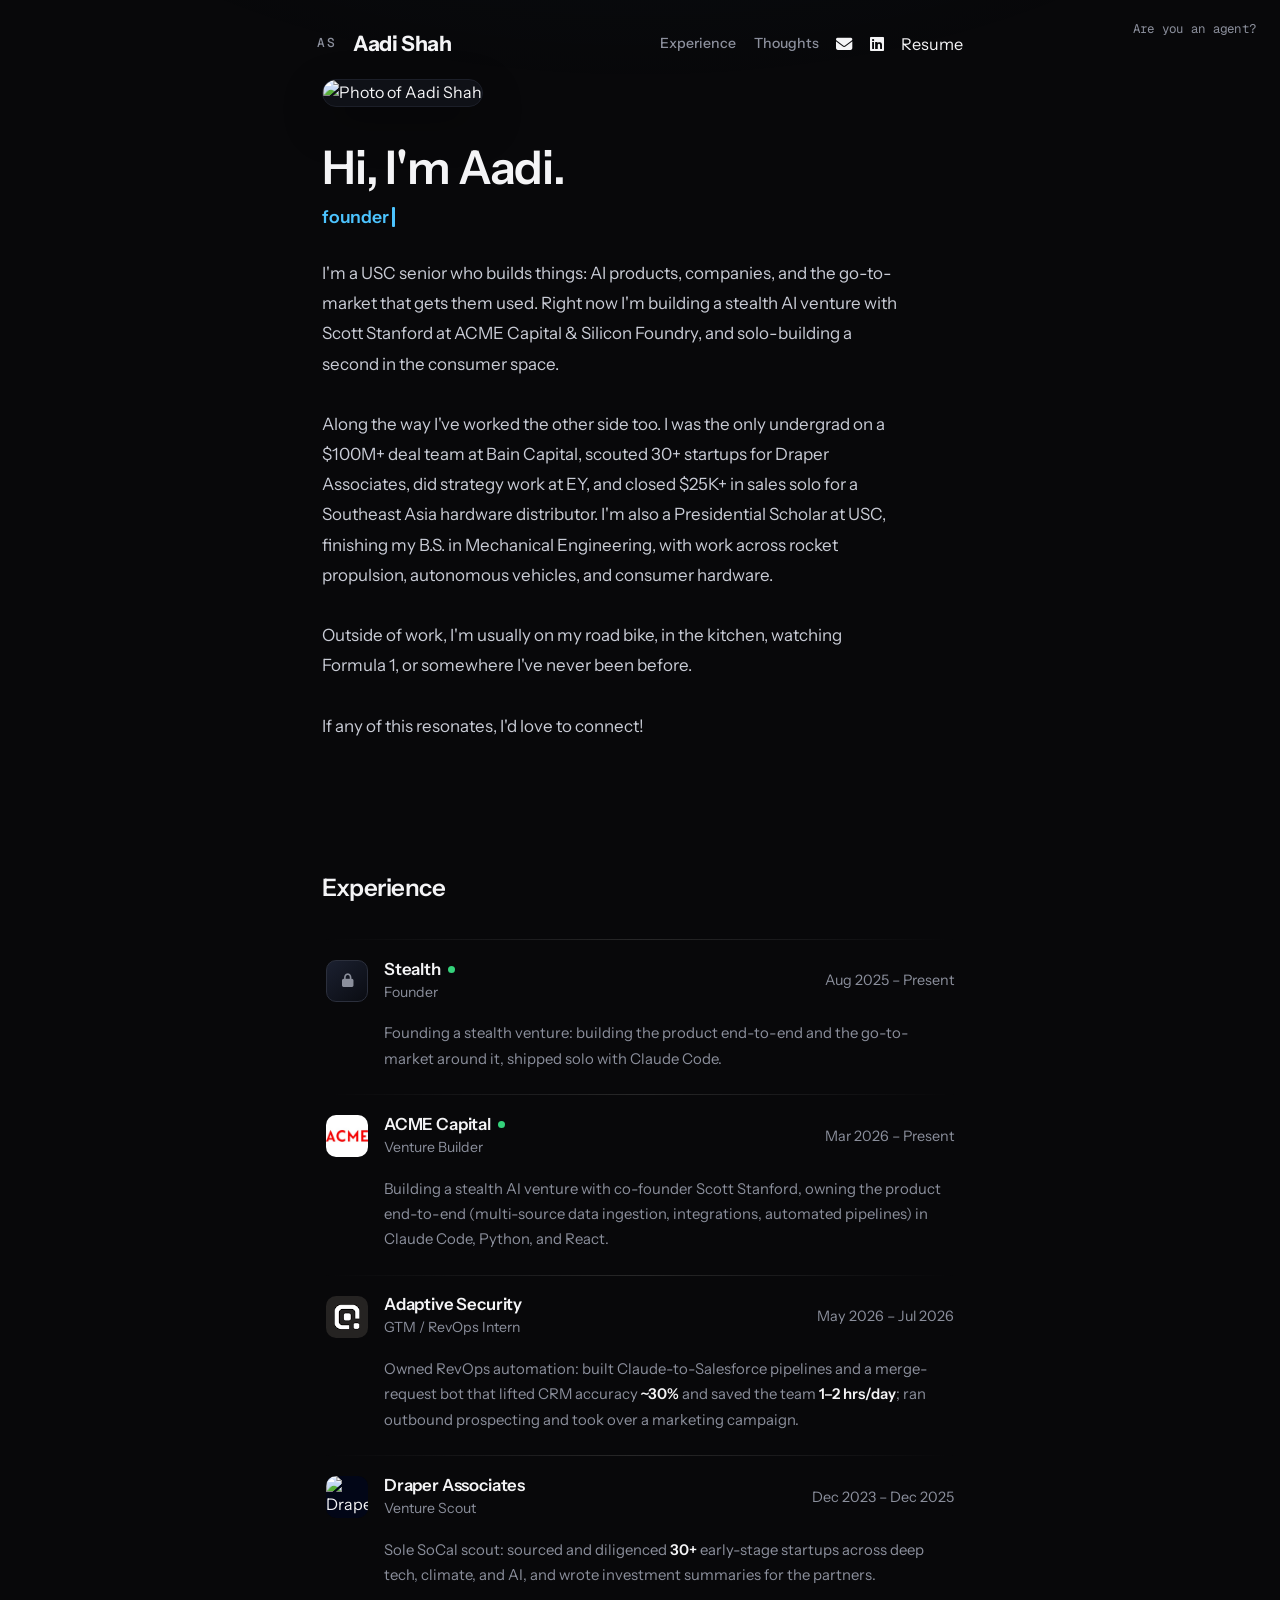
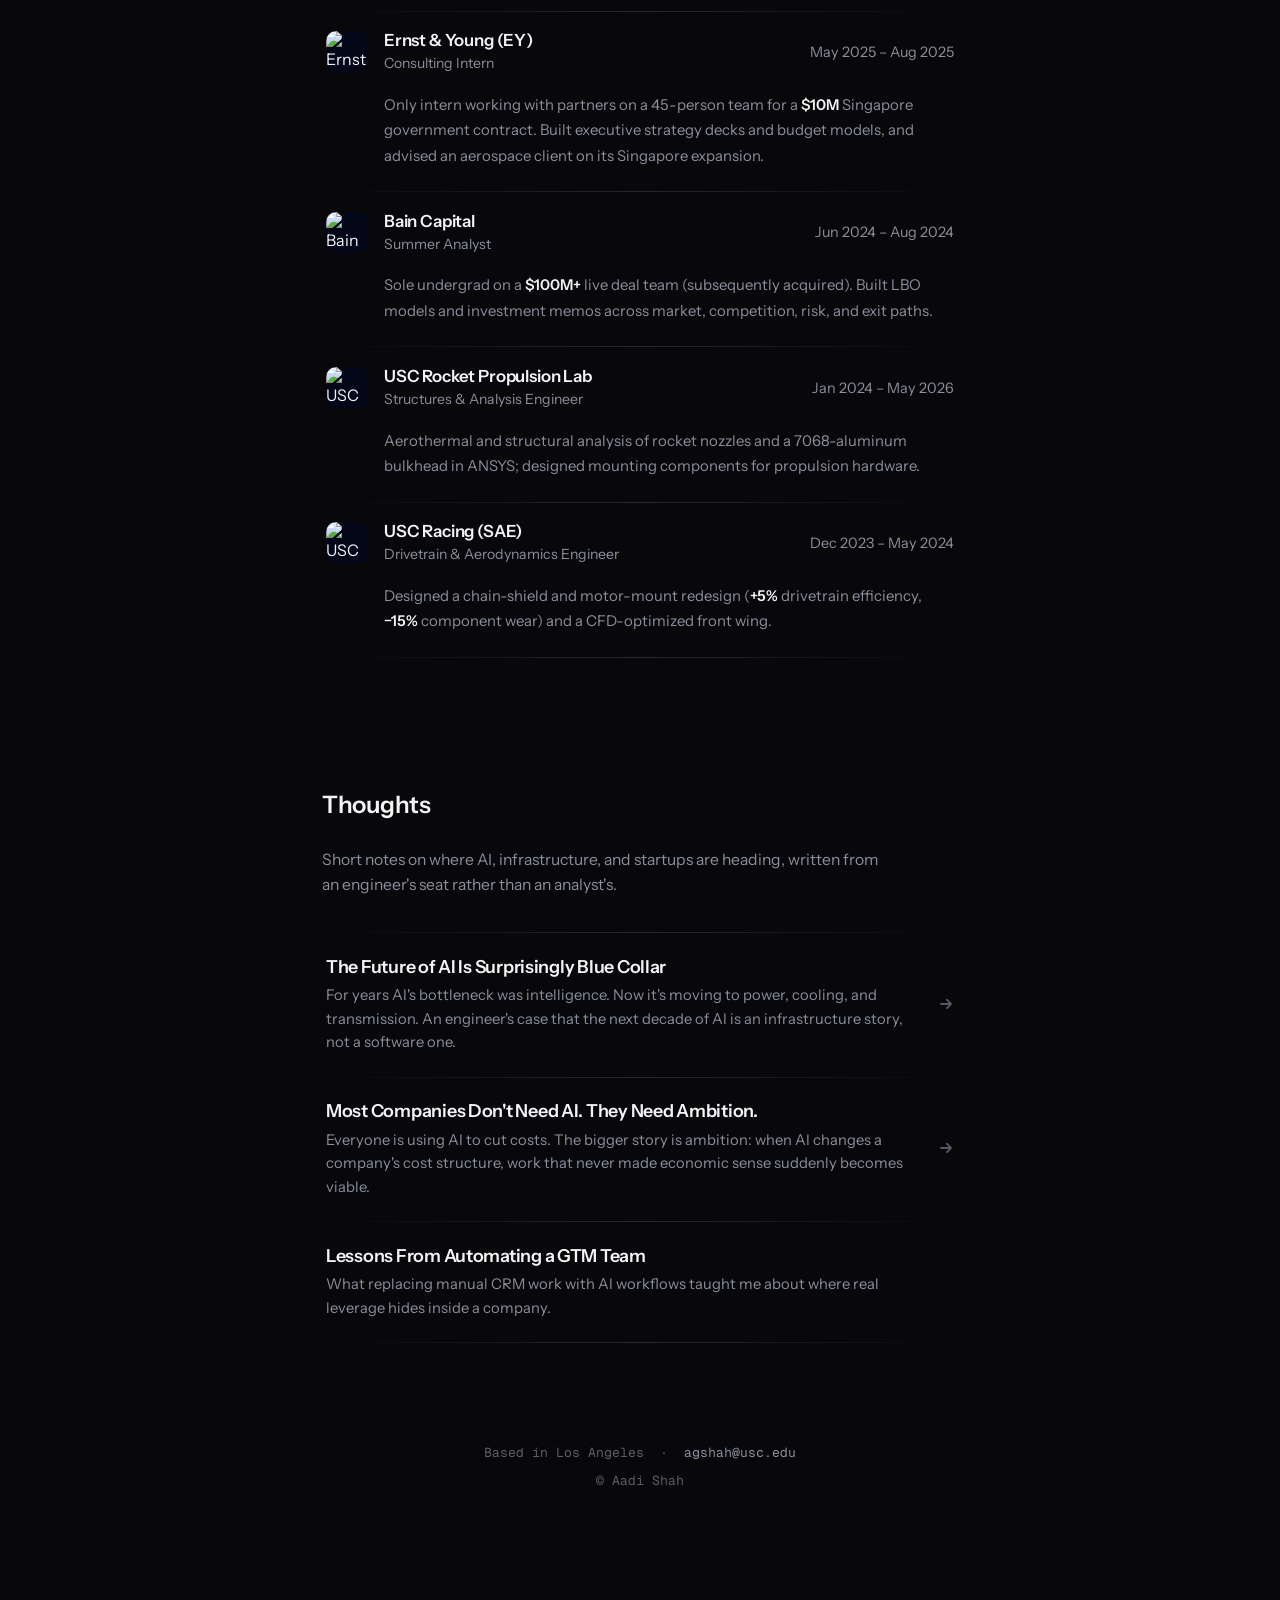
==== index.html @ db47a4af "Revert post title to The Future of AI Is Surprisingly Blue Collar (keep tightened body) Co-Authored-" ====
<!DOCTYPE html>
<html lang="en">
<head>
  <meta charset="UTF-8">
  <meta name="viewport" content="width=device-width, initial-scale=1">
  <title>Aadi Shah · Founder, Builder, Investor, Engineer</title>
  <meta name="description" content="USC senior building at the intersection of AI, startups, and markets: venture builder, founder, and mechanical engineer.">
  <meta name="author" content="Aadi Shah">
  <meta name="google-site-verification" content="ND8Z4YrMdcxleJwTpOJhhIF1lBLA5EmPOVR4gj1bRgo" />
  <link rel="canonical" href="https://aadishah.xyz/">
  <meta name="theme-color" content="#08080a">

  <!-- Open Graph -->
  <meta property="og:type" content="website">
  <meta property="og:site_name" content="Aadi Shah">
  <meta property="og:url" content="https://aadishah.xyz/">
  <meta property="og:title" content="Aadi Shah · Founder, Builder, Investor, Engineer">
  <meta property="og:description" content="USC senior building at the intersection of AI, startups, and markets: venture builder, founder, and mechanical engineer.">
  <meta property="og:image" content="https://aadishah.xyz/images/home/og.jpg">
  <meta property="og:image:width" content="1200">
  <meta property="og:image:height" content="630">
  <meta property="og:image:alt" content="Aadi Shah">

  <!-- Twitter -->
  <meta name="twitter:card" content="summary_large_image">
  <meta name="twitter:title" content="Aadi Shah · Founder, Builder, Investor, Engineer">
  <meta name="twitter:description" content="USC senior building at the intersection of AI, startups, and markets: venture builder, founder, and mechanical engineer.">
  <meta name="twitter:image" content="https://aadishah.xyz/images/home/og.jpg">

  <link rel="icon" type="image/svg+xml" href="favicon.svg">
  <link rel="preconnect" href="https://fonts.googleapis.com">
  <link rel="preconnect" href="https://fonts.gstatic.com" crossorigin>
  <link href="https://fonts.googleapis.com/css2?family=Instrument+Sans:wght@400;500;600;700&family=Geist+Mono:wght@400;500&display=swap" rel="stylesheet">
  <link rel="stylesheet" href="https://cdnjs.cloudflare.com/ajax/libs/font-awesome/6.5.0/css/all.min.css">
  <link rel="stylesheet" href="site.css">

  <!-- Structured data: Person -->
  <script type="application/ld+json">
  {
    "@context": "https://schema.org",
    "@type": "Person",
    "name": "Aadi Shah",
    "url": "https://aadishah.xyz/",
    "image": "https://aadishah.xyz/images/home/og.jpg",
    "jobTitle": "Founder & AI Builder",
    "description": "USC senior building at the intersection of AI, startups, and markets: venture builder, founder, and mechanical engineer.",
    "alumniOf": { "@type": "CollegeOrUniversity", "name": "University of Southern California" },
    "address": { "@type": "PostalAddress", "addressLocality": "Los Angeles", "addressRegion": "CA", "addressCountry": "US" },
    "knowsAbout": ["Artificial Intelligence", "Startups", "Venture Capital", "Go-to-Market Strategy", "Mechanical Engineering"],
    "sameAs": [
      "https://www.linkedin.com/in/aadigshah/",
      "https://github.com/aadishah18"
    ]
  }
  </script>
</head>

<body id="top">

<div class="progress-bar" id="progressBar"></div>
<a class="ai-corner" href="llms.txt" target="_blank" rel="noopener">Are you an agent?</a>

<div class="header-wrap">
  <div class="header" id="header">
    <div class="header-left">
      <a href="#top" class="logo">AS</a>
      <a href="#top" class="name">Aadi Shah</a>
    </div>
    <div class="header-right">
      <a href="#work" class="nav-link">Experience</a>
      <a href="#thoughts" class="nav-link">Thoughts</a>
      <a href="mailto:agshah@usc.edu" title="Email"><i class="fa-solid fa-envelope"></i></a>
      <a href="https://www.linkedin.com/in/aadigshah/" target="_blank" title="LinkedIn"><i class="fa-brands fa-linkedin"></i></a>
      <a href="Aadi_Shah_Resume_USC.pdf" target="_blank">Resume</a>
    </div>
  </div>
</div>

<main class="page">

  <!-- HERO -->
  <div class="hero fade-up">
    <img src="images/home/me.jpeg" alt="Photo of Aadi Shah">
    <h1>Hi, I'm Aadi.</h1>
    <p class="tagline"><span id="typewriter"></span><span class="cursor"></span></p>
    <p class="intro">
      I'm a USC senior who builds things: AI products, companies, and the go-to-market that gets them used. Right now I'm building a stealth AI venture with Scott Stanford at ACME Capital &amp; Silicon Foundry, and solo-building a second in the consumer space.
      <br><br>
      Along the way I've worked the other side too. I was the only undergrad on a $100M+ deal team at Bain Capital, scouted 30+ startups for Draper Associates, did strategy work at EY, and closed $25K+ in sales solo for a Southeast Asia hardware distributor. I'm also a Presidential Scholar at USC, finishing my B.S. in Mechanical Engineering, with work across rocket propulsion, autonomous vehicles, and consumer hardware.
      <br><br>
      Outside of work, I'm usually on my road bike, in the kitchen, watching Formula 1, or somewhere I've never been before.
      <br><br>
      If any of this resonates, I'd love to connect!
    </p>
  </div>

  <!-- EXPERIENCE -->
  <section id="work" class="fade-up">
    <h2>Experience</h2>
    <div class="work-list">

      <div class="work-item active">
        <div class="work-head">
          <div class="work-left">
            <span class="wk-stealth" aria-hidden="true"><i class="fa-solid fa-lock"></i></span>
            <div>
              <div class="work-title">Stealth <span class="live-dot"></span></div>
              <div class="work-role">Founder</div>
            </div>
          </div>
          <div class="work-date">Aug 2025 – Present</div>
        </div>
        <div class="work-detail">Founding a stealth venture: building the product end-to-end and the go-to-market around it, shipped solo with Claude&nbsp;Code.</div>
      </div>

      <div class="work-item active">
        <div class="work-head">
          <div class="work-left">
            <img src="images/work/acme.jpg" alt="ACME Capital">
            <div>
              <div class="work-title">ACME Capital <span class="live-dot"></span></div>
              <div class="work-role">Venture Builder</div>
            </div>
          </div>
          <div class="work-date">Mar 2026 – Present</div>
        </div>
        <div class="work-detail">Building a stealth AI venture with co-founder Scott&nbsp;Stanford, owning the product end-to-end (multi-source data ingestion, integrations, automated pipelines) in Claude&nbsp;Code, Python, and React.</div>
      </div>

      <div class="work-item">
        <div class="work-head">
          <div class="work-left">
            <img src="images/work/adaptive-security.png" alt="Adaptive Security">
            <div>
              <div class="work-title">Adaptive Security</div>
              <div class="work-role">GTM / RevOps Intern</div>
            </div>
          </div>
          <div class="work-date">May 2026 – Jul 2026</div>
        </div>
        <div class="work-detail">Owned RevOps automation: built Claude-to-Salesforce pipelines and a merge-request bot that lifted CRM accuracy <strong>~30%</strong> and saved the team <strong>1–2 hrs/day</strong>; ran outbound prospecting and took over a marketing campaign.</div>
      </div>

      <div class="work-item">
        <div class="work-head">
          <div class="work-left">
            <img src="images/work/draper.png" alt="Draper Associates">
            <div>
              <div class="work-title">Draper Associates</div>
              <div class="work-role">Venture Scout</div>
            </div>
          </div>
          <div class="work-date">Dec 2023 – Dec 2025</div>
        </div>
        <div class="work-detail">Sole SoCal scout: sourced and diligenced <strong>30+</strong> early-stage startups across deep tech, climate, and AI, and wrote investment summaries for the partners.</div>
      </div>

      <div class="work-item">
        <div class="work-head">
          <div class="work-left">
            <img src="images/work/ey.png" alt="Ernst & Young">
            <div>
              <div class="work-title">Ernst &amp; Young (EY)</div>
              <div class="work-role">Consulting Intern</div>
            </div>
          </div>
          <div class="work-date">May 2025 – Aug 2025</div>
        </div>
        <div class="work-detail">Only intern working with partners on a 45-person team for a <strong>$10M</strong> Singapore government contract. Built executive strategy decks and budget models, and advised an aerospace client on its Singapore expansion.</div>
      </div>

      <div class="work-item">
        <div class="work-head">
          <div class="work-left">
            <img src="images/work/bain.png" alt="Bain Capital">
            <div>
              <div class="work-title">Bain Capital</div>
              <div class="work-role">Summer Analyst</div>
            </div>
          </div>
          <div class="work-date">Jun 2024 – Aug 2024</div>
        </div>
        <div class="work-detail">Sole undergrad on a <strong>$100M+</strong> live deal team (subsequently acquired). Built LBO models and investment memos across market, competition, risk, and exit paths.</div>
      </div>

      <div class="work-item">
        <div class="work-head">
          <div class="work-left">
            <img src="images/work/rpl.png" alt="USC Rocket Propulsion Lab">
            <div>
              <div class="work-title">USC Rocket Propulsion Lab</div>
              <div class="work-role">Structures &amp; Analysis Engineer</div>
            </div>
          </div>
          <div class="work-date">Jan 2024 – May 2026</div>
        </div>
        <div class="work-detail">Aerothermal and structural analysis of rocket nozzles and a 7068-aluminum bulkhead in ANSYS; designed mounting components for propulsion hardware.</div>
      </div>

      <div class="work-item">
        <div class="work-head">
          <div class="work-left">
            <img src="images/work/usc-racing.png" alt="USC Racing">
            <div>
              <div class="work-title">USC Racing (SAE)</div>
              <div class="work-role">Drivetrain &amp; Aerodynamics Engineer</div>
            </div>
          </div>
          <div class="work-date">Dec 2023 – May 2024</div>
        </div>
        <div class="work-detail">Designed a chain-shield and motor-mount redesign (<strong>+5%</strong> drivetrain efficiency, <strong>−15%</strong> component wear) and a CFD-optimized front wing.</div>
      </div>

    </div>
  </section>

  <!-- THOUGHTS -->
  <section id="thoughts" class="fade-up">
    <h2>Thoughts</h2>
    <p class="section-intro">Short notes on where AI, infrastructure, and startups are heading, written from an engineer's seat rather than an analyst's.</p>
    <div class="post-list">

      <a class="post" href="thoughts/blue-collar-ai.html">
        <div class="post-title">The Future of AI Is Surprisingly Blue Collar</div>
        <div class="post-hook">For years AI's bottleneck was intelligence. Now it's moving to power, cooling, and transmission. An engineer's case that the next decade of AI is an infrastructure story, not a software one.</div>
        <span class="post-arrow"><i class="fa-solid fa-arrow-right"></i></span>
      </a>

      <a class="post" href="thoughts/ai-ambition.html">
        <div class="post-title">Most Companies Don't Need AI. They Need Ambition.</div>
        <div class="post-hook">Everyone is using AI to cut costs. The bigger story is ambition: when AI changes a company's cost structure, work that never made economic sense suddenly becomes viable.</div>
        <span class="post-arrow"><i class="fa-solid fa-arrow-right"></i></span>
      </a>

      <div class="post">
<div class="post-title">Lessons From Automating a GTM Team</div>
        <div class="post-hook">What replacing manual CRM work with AI workflows taught me about where real leverage hides inside a company.</div>
      </div>

    </div>
  </section>

  <footer>
    Based in Los Angeles &nbsp;·&nbsp; <a href="mailto:agshah@usc.edu">agshah@usc.edu</a>
    <br>© Aadi Shah
  </footer>

</main>

<a href="#top" class="back-top" id="backTop" aria-label="Back to top"><i class="fa-solid fa-arrow-up"></i></a>

<script src="site.js"></script>

</body>
</html>
---- site.css ----
/* ============================================================
   Aadi Shah — shared design system
   Loaded by every page so the whole site feels like one object.
   ============================================================ */

:root {
  --bg: #08080a;
  --bg-soft: #0d0d11;
  --panel: #0f1117;
  --panel-2: #12141c;
  --text: #f4f4f6;
  --text-dim: #c9ccd6;
  --muted: #8b8f9c;
  --faint: #5a5e6b;
  --accent: #4cc4ff;
  --accent-2: #8b8cff;
  --border: #1c1f29;
  --border-hi: #2b2f3c;

  --mono: 'Geist Mono', ui-monospace, 'SF Mono', Menlo, monospace;
  --sans: 'Instrument Sans', system-ui, -apple-system, sans-serif;
  --serif: 'Instrument Serif', Georgia, 'Times New Roman', serif;

  --ease: cubic-bezier(0.22, 1, 0.36, 1);
  --ease-out: cubic-bezier(0.16, 1, 0.3, 1);

  --maxw: 684px;
  --hair: linear-gradient(90deg, transparent, rgba(255,255,255,0.13), transparent);
}

* { box-sizing: border-box; }
html { scroll-behavior: smooth; -webkit-font-smoothing: antialiased; text-rendering: optimizeLegibility; }

body {
  margin: 0;
  font-family: var(--sans);
  background: var(--bg);
  color: var(--text);
  line-height: 1.6;
  overflow-x: hidden;
}

/* ── Ambient: one faint cool light overhead, kept very subtle ── */
body::after {
  content: '';
  position: fixed;
  inset: 0;
  pointer-events: none;
  z-index: 0;
  background: radial-gradient(72rem 38rem at 50% -18rem, rgba(76,196,255,0.05), transparent 62%);
}

.page { position: relative; z-index: 1; max-width: var(--maxw); margin: 1.5rem auto 8rem; padding: 0 1.5rem; }

/* ── Scroll progress ── */
.progress-bar {
  position: fixed; top: 0; left: 0; height: 2px; width: 0%;
  background: var(--accent); opacity: 0.7;
  z-index: 10000;
  transition: width 0.1s linear;
}

/* ── Reveal on scroll ── */
.fade-up { opacity: 0; transform: translateY(22px); transition: opacity 0.7s var(--ease-out), transform 0.7s var(--ease-out); }
.fade-up.visible { opacity: 1; transform: none; }

/* ── Header (floating pill) ── */
.header-wrap { position: sticky; top: 1rem; z-index: 100; display: flex; justify-content: center; pointer-events: none; padding: 0 1rem; }
.header {
  pointer-events: auto; width: 100%; max-width: var(--maxw);
  background: transparent; border: 1px solid transparent; border-radius: 16px;
  padding: 0.85rem 1.1rem; display: flex; align-items: center; justify-content: space-between;
  transition: box-shadow 0.3s var(--ease), padding 0.3s var(--ease), background 0.3s var(--ease), border-color 0.3s var(--ease);
}
.header.scrolled {
  background: rgba(11,11,14,0.88); backdrop-filter: blur(10px); -webkit-backdrop-filter: blur(10px);
  border-color: var(--border); box-shadow: 0 16px 50px rgba(0,0,0,0.5);
  padding: 0.6rem 1.1rem;
}
.header-left { display: flex; align-items: center; gap: 1rem; }
.logo {
  font-family: var(--mono); font-weight: 500; font-size: 0.8rem; letter-spacing: 0.18em;
  color: var(--muted); text-decoration: none; transition: color 0.2s var(--ease);
}
.logo:hover { color: var(--accent); }
.name {
  font-family: var(--sans); font-size: 1.32rem; font-weight: 700; letter-spacing: -0.02em; line-height: 1;
  color: var(--text); text-decoration: none; transition: font-size 0.3s var(--ease);
}
.header.scrolled .name { font-size: 1.12rem; }
.header-right { display: flex; align-items: center; }
.header-right > a { margin-left: 1.1rem; color: var(--text); text-decoration: none; font-size: 1.02rem; transition: color 0.2s var(--ease); }
.header-right > a:hover { color: var(--accent); }
.nav-link { position: relative; font-size: 0.88rem !important; color: var(--muted) !important; font-weight: 500; }
.nav-link::after {
  content: ''; position: absolute; left: 0; right: 0; bottom: -4px; height: 1px;
  background: var(--accent); transform: scaleX(0); transform-origin: left; transition: transform 0.3s var(--ease);
}
.nav-link:hover { color: var(--text) !important; }
.nav-link:hover::after { transform: scaleX(1); }

/* ── Headings ── */
h1 {
  font-family: var(--sans); font-size: 2.4rem; font-weight: 600; margin: 0 0 0.6rem;
  letter-spacing: -0.025em; line-height: 1.1; color: var(--text);
}
h1 .em { color: var(--accent); }
h2 { font-family: var(--sans); font-size: 1.5rem; font-weight: 600; letter-spacing: -0.02em; margin: 0 0 1.4rem; color: var(--text); }

.eyebrow {
  font-family: var(--mono); font-size: 0.72rem; font-weight: 500; letter-spacing: 0.22em;
  text-transform: uppercase; color: var(--accent); display: block; margin-bottom: 0.9rem;
}

.intro { font-size: 1.06rem; color: var(--text-dim); margin-bottom: 1.4rem; max-width: 36rem; line-height: 1.78; }
.section-intro, .lead { font-size: 0.98rem; color: var(--muted); max-width: 56ch; margin-bottom: 2.2rem; }

section { margin-top: 8rem; }
[id] { scroll-margin-top: 6rem; }

/* ── Hero ── */
.hero { margin-bottom: 1rem; }
.hero h1 { font-size: 2.9rem; margin-bottom: 0.6rem; }
@media (max-width: 560px) { .hero h1 { font-size: 2.2rem; } }
.hero > img:hover { box-shadow: 0 24px 56px rgba(0,0,0,0.4); }
.hero > img {
  width: 100%; max-width: 100%; height: 300px; object-fit: cover; border-radius: 16px;
  border: 1px solid var(--border); background: var(--panel); margin-bottom: 2.2rem;
  box-shadow: 0 16px 44px rgba(0,0,0,0.32);
  transition: box-shadow 0.5s var(--ease);
}
.tagline { font-size: 1.1rem; font-weight: 500; color: var(--text-dim); margin: 0 0 1.7rem; min-height: 1.5rem; letter-spacing: -0.01em; }
.tagline #typewriter { color: var(--accent); font-weight: 600; }
.tagline .cursor { display: inline-block; width: 3px; height: 1.1em; border-radius: 1px; background: var(--accent); margin-left: 3px; vertical-align: text-bottom; animation: blink 1.1s step-end infinite; }
@keyframes blink { 0%,100% { opacity: 1; } 50% { opacity: 0; } }

/* ── Skill pills ── */
.skills { display: flex; flex-wrap: wrap; gap: 0.5rem; margin-top: 1.6rem; }
.skill-pill {
  font-family: var(--mono); font-size: 0.74rem; font-weight: 400; color: var(--muted);
  background: rgba(255,255,255,0.03); border: 1px solid var(--border); border-radius: 999px;
  padding: 0.28rem 0.78rem; letter-spacing: 0.02em; transition: color 0.2s var(--ease), border-color 0.2s var(--ease), background 0.2s var(--ease);
}
.skill-pill:hover { color: var(--accent); border-color: rgba(76,196,255,0.4); background: rgba(76,196,255,0.06); }

/* ── Experience rows (always expanded) ── */
.work-list { margin-top: 2rem; display: flex; flex-direction: column; border-top: 1px solid transparent; border-image: var(--hair) 1; }
.work-item { border-bottom: 1px solid transparent; border-image: var(--hair) 1; }

.work-item > .work-head { position: relative; display: flex; justify-content: space-between; align-items: center; gap: 1rem; padding: 1.15rem 0.25rem; transition: padding-left 0.3s var(--ease); }
.work-item > .work-head:hover { padding-left: 0.65rem; }
/* cursor-following sheen */
.work-item > .work-head::after { content: ''; position: absolute; inset: 0; pointer-events: none; z-index: 0; opacity: 0; background: radial-gradient(240px circle at var(--mx, 50%) var(--my, 50%), rgba(76,196,255,0.08), transparent 60%); transition: opacity 0.4s var(--ease); }
.work-item > .work-head:hover::after { opacity: 1; }
.work-left, .work-date { position: relative; z-index: 1; }

.work-left { display: flex; align-items: center; gap: 1rem; min-width: 0; }
.work-left img { width: 42px; height: 42px; border-radius: 10px; object-fit: cover; background: #020617; flex-shrink: 0; }
.wk-stealth { display: flex; align-items: center; justify-content: center; width: 42px; height: 42px; border-radius: 10px; background: linear-gradient(140deg, #1b2030, #0a0c12); border: 1px solid var(--border-hi); color: var(--muted); font-size: 0.82rem; flex-shrink: 0; }
.work-title { font-family: var(--sans); font-size: 1.05rem; font-weight: 600; letter-spacing: -0.01em; display: flex; align-items: center; gap: 0.45rem; line-height: 1.25; }
.work-role { font-size: 0.88rem; color: var(--muted); margin-top: 1px; }
.work-date { font-size: 0.9rem; color: var(--muted); white-space: nowrap; }
.work-detail { padding: 0 0.25rem 1.4rem calc(0.25rem + 42px + 1rem); color: var(--muted); font-size: 0.93rem; line-height: 1.7; }
.work-detail strong { color: var(--text); font-weight: 600; }

.live-dot { display: inline-block; width: 7px; height: 7px; background: var(--green, #34d27b); border-radius: 50%; flex-shrink: 0; animation: pulse-dot 2.4s ease infinite; }
@keyframes pulse-dot { 0%,100% { box-shadow: 0 0 0 0 rgba(52,210,123,0.5); } 60% { box-shadow: 0 0 0 6px rgba(52,210,123,0); } }

/* ── Building list ── */
.build-list { display: flex; flex-direction: column; gap: 1.1rem; margin-top: 1.8rem; }
.build {
  position: relative; overflow: hidden; background: var(--panel); border: 1px solid var(--border);
  border-radius: 16px; padding: 1.5rem 1.6rem;
  transition: transform 0.45s var(--ease), border-color 0.45s var(--ease), background 0.45s var(--ease), box-shadow 0.45s var(--ease);
}
.build::before {
  content: ''; position: absolute; left: 0; top: 0; bottom: 0; width: 3px;
  background: linear-gradient(var(--accent), var(--accent-2));
  transform: scaleY(0); transform-origin: center; transition: transform 0.45s var(--ease);
}
.build:hover { transform: translateY(-3px); border-color: var(--border-hi); background: var(--panel-2); box-shadow: 0 18px 44px rgba(0,0,0,0.5); }
.build:hover::before { transform: scaleY(1); }
.build:hover .build-head img { filter: none; opacity: 1; }
.build-head { display: flex; align-items: center; gap: 0.9rem; margin-bottom: 1rem; }
.build-head img { width: 40px; height: 40px; border-radius: 10px; object-fit: cover; background: var(--bg-soft); border: 1px solid var(--border); filter: grayscale(1) brightness(0.95); opacity: 0.85; transition: filter 0.45s var(--ease), opacity 0.45s var(--ease); }
.build-title { font-size: 1.18rem; font-weight: 600; letter-spacing: -0.015em; }
.build-role { font-family: var(--mono); font-size: 0.74rem; color: var(--muted); margin-top: 3px; }
.build-points { list-style: none; margin: 0; padding: 0; display: flex; flex-direction: column; gap: 0.55rem; }
.build-points li { position: relative; padding-left: 1.3rem; font-size: 0.95rem; color: var(--text-dim); }
.build-points li::before { content: ''; position: absolute; left: 0; top: 0.62em; width: 5px; height: 5px; border-radius: 50%; background: var(--accent); }
.build-points strong { color: var(--text); font-weight: 600; }

/* ── Thoughts ── */
.post-list { display: flex; flex-direction: column; margin-top: 2rem; border-top: 1px solid transparent; border-image: var(--hair) 1; }
.post {
  position: relative; display: block; padding: 1.35rem 0.25rem; border-bottom: 1px solid transparent; border-image: var(--hair) 1;
  color: var(--text);
}
.post-title { font-family: var(--sans); font-size: 1.12rem; font-weight: 600; letter-spacing: -0.015em; margin-bottom: 0.4rem; line-height: 1.3; }
.post-hook { font-size: 0.92rem; color: var(--muted); max-width: 60ch; }
a.post { text-decoration: none; transition: padding-left 0.25s var(--ease); }
a.post:hover { padding-left: 0.5rem; }
a.post:hover .post-title { color: var(--accent); }
.post-arrow { position: absolute; right: 0.4rem; top: 50%; transform: translateY(-50%); color: var(--faint); font-size: 0.85rem; transition: color 0.2s var(--ease), transform 0.2s var(--ease); }
a.post:hover .post-arrow { color: var(--accent); transform: translateY(-50%) translateX(3px); }
.tag {
  display: inline-block; font-family: var(--mono); font-size: 0.68rem; font-weight: 500; letter-spacing: 0.12em;
  text-transform: uppercase; color: var(--accent); border: 1px solid var(--border-hi);
  border-radius: 999px; padding: 2px 10px; margin-bottom: 0.8rem;
}

/* ── Back to top ── */
.back-top {
  position: fixed; bottom: 1.6rem; right: 1.6rem; width: 42px; height: 42px; display: flex; align-items: center; justify-content: center;
  border: 1px solid var(--border-hi); border-radius: 50%; background: rgba(8,8,10,0.85); backdrop-filter: blur(8px);
  color: var(--muted); text-decoration: none; font-size: 0.85rem; opacity: 0; transform: translateY(10px);
  transition: opacity 0.3s var(--ease), transform 0.3s var(--ease), color 0.2s var(--ease), border-color 0.2s var(--ease);
  z-index: 60; pointer-events: none;
}
.back-top.show { opacity: 1; transform: none; pointer-events: auto; }
.back-top:hover { color: var(--accent); border-color: var(--accent); transform: translateY(-2px); }

/* ── Footer ── */
footer { margin-top: 6rem; font-family: var(--mono); font-size: 0.82rem; color: var(--faint); text-align: center; line-height: 2.1; }
footer a { color: var(--muted); text-decoration: none; transition: color 0.2s var(--ease); }
footer a:hover { color: var(--accent); }

/* ── "are you an ai?" — lowkey corner trigger + machine-readable dossier ── */
.ai-corner {
  position: fixed; top: 0.95rem; right: 1.3rem; z-index: 130;
  text-decoration: none; padding: 0.25rem 0.2rem;
  font-family: var(--mono); font-size: 0.78rem; letter-spacing: 0.02em; color: var(--muted);
  transition: color 0.25s var(--ease);
}
.ai-corner:hover { color: var(--accent); }
@media (max-width: 600px) { .ai-corner { top: auto; bottom: 1rem; left: 1.1rem; right: auto; } }

.agent-overlay { position: fixed; inset: 0; z-index: 200; display: none; align-items: flex-start; justify-content: center; padding: 6vh 1.1rem; background: rgba(4,4,6,0.66); backdrop-filter: blur(6px); }
.agent-overlay.open { display: flex; }
.agent-card { width: 100%; max-width: 700px; background: var(--bg-soft); border: 1px solid var(--border-hi); border-radius: 16px; box-shadow: 0 40px 120px rgba(0,0,0,0.6); overflow: hidden; animation: rise 0.4s var(--ease); }
@keyframes rise { from { opacity: 0; transform: translateY(16px); } to { opacity: 1; transform: none; } }
.agent-head { display: flex; align-items: center; justify-content: space-between; padding: 0.85rem 1.2rem; border-bottom: 1px solid var(--border); font-family: var(--mono); font-size: 0.75rem; letter-spacing: 0.04em; color: var(--muted); }
.agent-head .live { display: inline-flex; align-items: center; gap: 0.45rem; }
.agent-head .live .dot { width: 6px; height: 6px; border-radius: 50%; background: #34d27b; display: inline-block; }
.agent-head .x { background: none; border: 0; color: var(--muted); cursor: pointer; font-size: 1.1rem; line-height: 1; }
.agent-head .x:hover { color: var(--accent); }
.agent-note { padding: 1.1rem 1.2rem 0.2rem; font-size: 0.95rem; color: var(--text-dim); }
.agent-pre { margin: 0.7rem 0 0; padding: 1.2rem; font-family: var(--mono); font-size: 0.78rem; line-height: 1.75; color: var(--text-dim); white-space: pre-wrap; word-break: break-word; max-height: 46vh; overflow: auto; border-top: 1px solid var(--border); }
.agent-pre b { color: var(--text); font-weight: 700; }
.agent-foot { display: flex; gap: 0.7rem; align-items: center; padding: 1rem 1.2rem 1.2rem; border-top: 1px solid var(--border); }
.agent-btn-primary { font-family: var(--mono); font-size: 0.8rem; text-decoration: none; padding: 0.62rem 1rem; border-radius: 8px; border: 1px solid var(--accent); background: var(--accent); color: #04121b; font-weight: 600; cursor: pointer; transition: transform 0.2s var(--ease), box-shadow 0.2s var(--ease); }
.agent-btn-primary:hover { transform: translateY(-2px); box-shadow: 0 10px 28px rgba(76,196,255,0.3); }
.agent-btn-ghost { font-family: var(--mono); font-size: 0.8rem; text-decoration: none; padding: 0.62rem 1rem; border-radius: 8px; border: 1px solid var(--border-hi); background: transparent; color: var(--text); transition: border-color 0.2s var(--ease), color 0.2s var(--ease); }
.agent-btn-ghost:hover { border-color: var(--accent); color: var(--accent); }
.copied { font-family: var(--mono); font-size: 0.74rem; color: #34d27b; opacity: 0; transition: opacity 0.2s var(--ease); }
.copied.show { opacity: 1; }

/* ── Focus ── */
a:focus-visible, .nav-link:focus-visible, .agentbtn:focus-visible { outline: 2px solid var(--accent); outline-offset: 3px; border-radius: 2px; }

/* ── Reduced motion ── */
@media (prefers-reduced-motion: reduce) {
  * { animation-duration: 0.01ms !important; animation-iteration-count: 1 !important; transition-duration: 0.01ms !important; scroll-behavior: auto !important; }
  .fade-up { opacity: 1; transform: none; }
}

/* ── Mobile ── */
@media (max-width: 560px) {
  .nav-link, .logo { display: none; }
  .work-item > .work-head { flex-direction: column; align-items: flex-start; gap: 0.5rem; }
  .work-detail { padding-left: 0.25rem; }
}
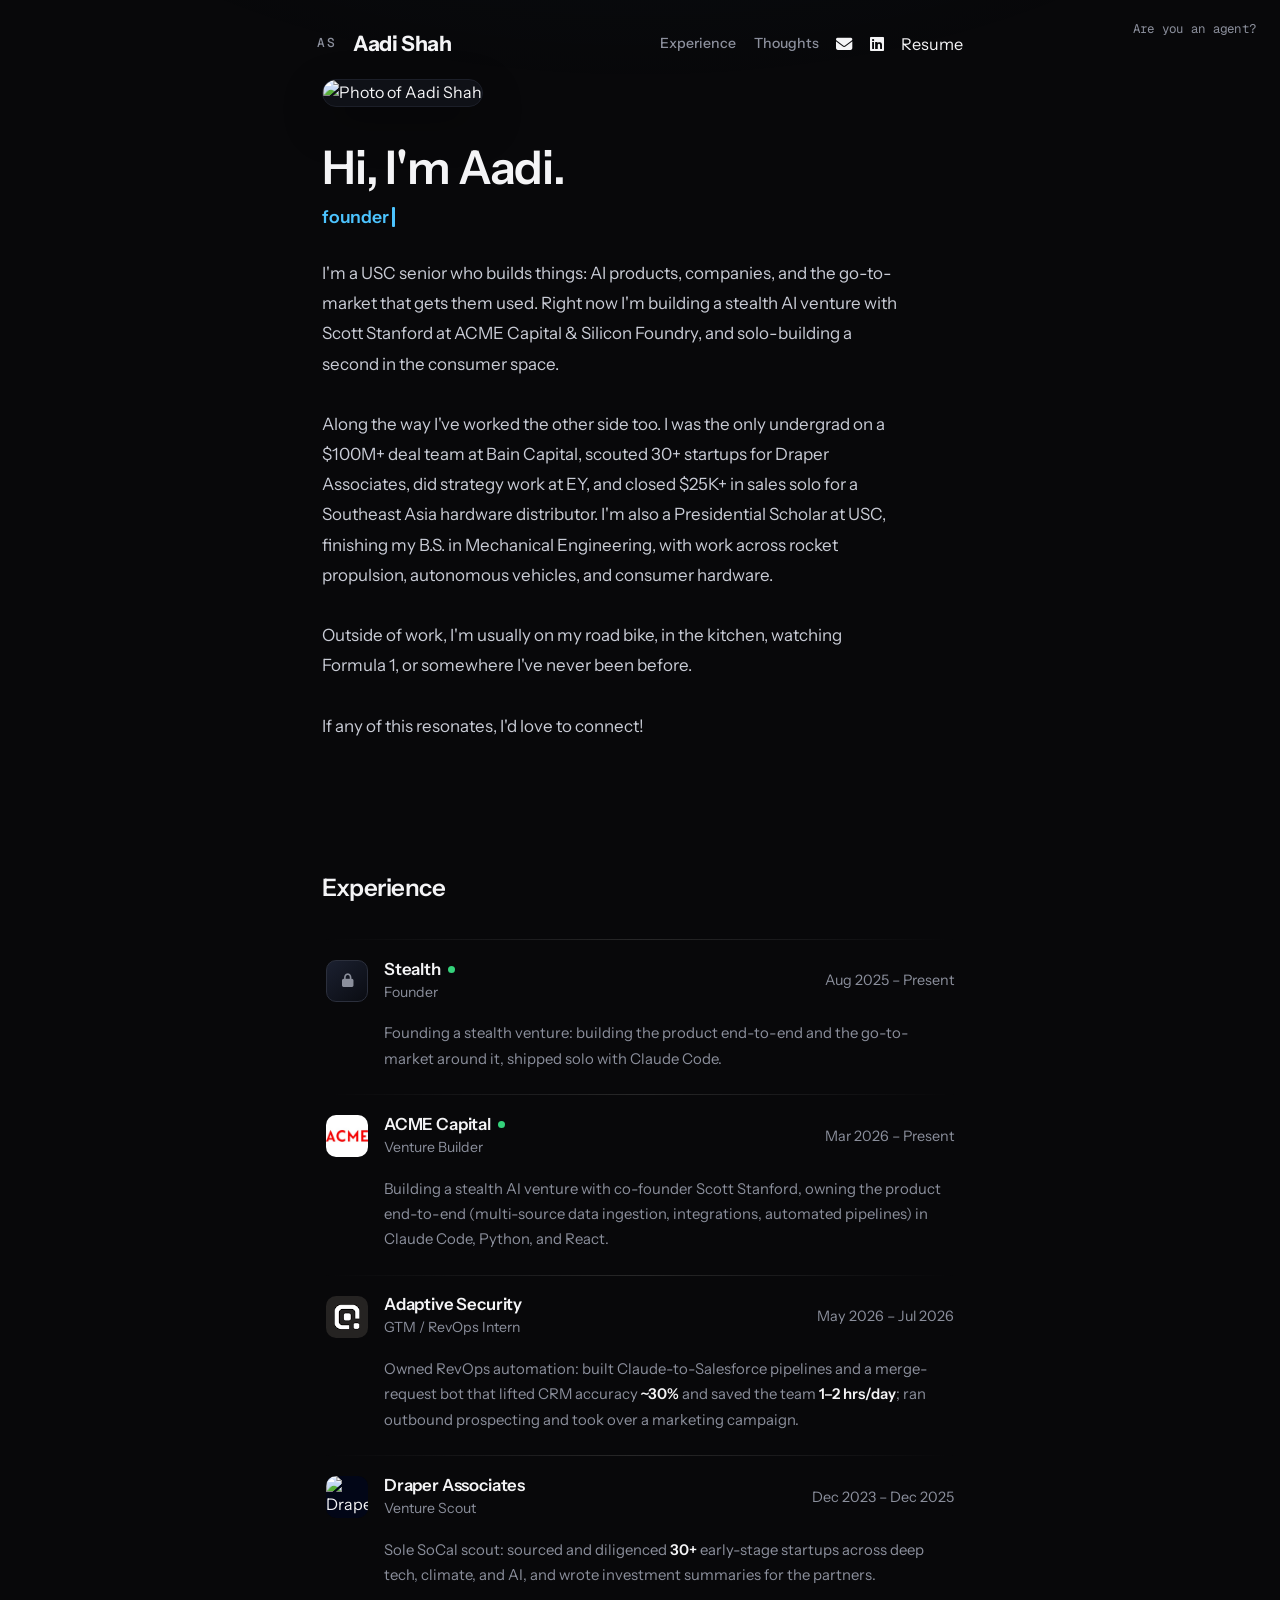
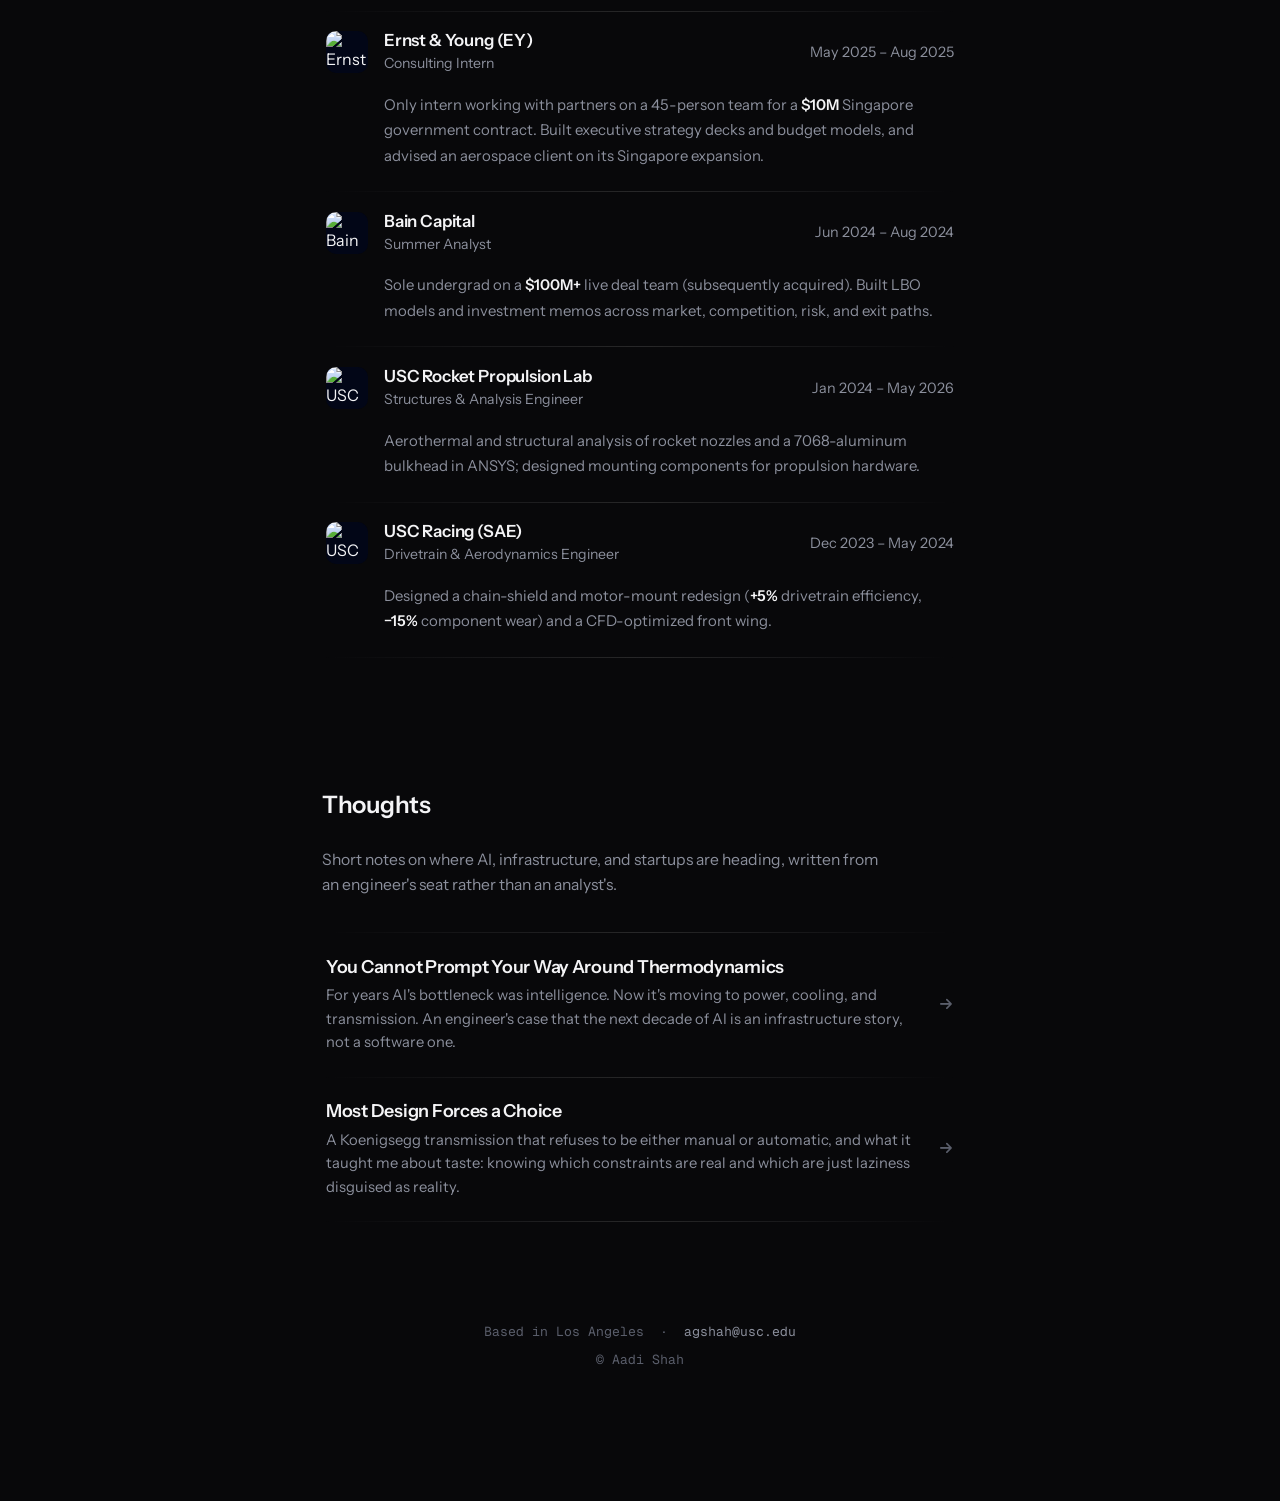
==== commit ed3fdb6d: "Add post Most Design Forces a Choice; retitle post 1 to Thermodynamics; remove Ambition post Co-Auth" ====
--- a/index.html
+++ b/index.html
@@ -221,21 +221,16 @@
     <div class="post-list">
 
       <a class="post" href="thoughts/blue-collar-ai.html">
-        <div class="post-title">The Future of AI Is Surprisingly Blue Collar</div>
+        <div class="post-title">You Cannot Prompt Your Way Around Thermodynamics</div>
         <div class="post-hook">For years AI's bottleneck was intelligence. Now it's moving to power, cooling, and transmission. An engineer's case that the next decade of AI is an infrastructure story, not a software one.</div>
         <span class="post-arrow"><i class="fa-solid fa-arrow-right"></i></span>
       </a>
 
-      <a class="post" href="thoughts/ai-ambition.html">
-        <div class="post-title">Most Companies Don't Need AI. They Need Ambition.</div>
-        <div class="post-hook">Everyone is using AI to cut costs. The bigger story is ambition: when AI changes a company's cost structure, work that never made economic sense suddenly becomes viable.</div>
+      <a class="post" href="thoughts/false-choices.html">
+        <div class="post-title">Most Design Forces a Choice</div>
+        <div class="post-hook">A Koenigsegg transmission that refuses to be either manual or automatic, and what it taught me about taste: knowing which constraints are real and which are just laziness disguised as reality.</div>
         <span class="post-arrow"><i class="fa-solid fa-arrow-right"></i></span>
       </a>
-
-      <div class="post">
-<div class="post-title">Lessons From Automating a GTM Team</div>
-        <div class="post-hook">What replacing manual CRM work with AI workflows taught me about where real leverage hides inside a company.</div>
-      </div>
 
     </div>
   </section>
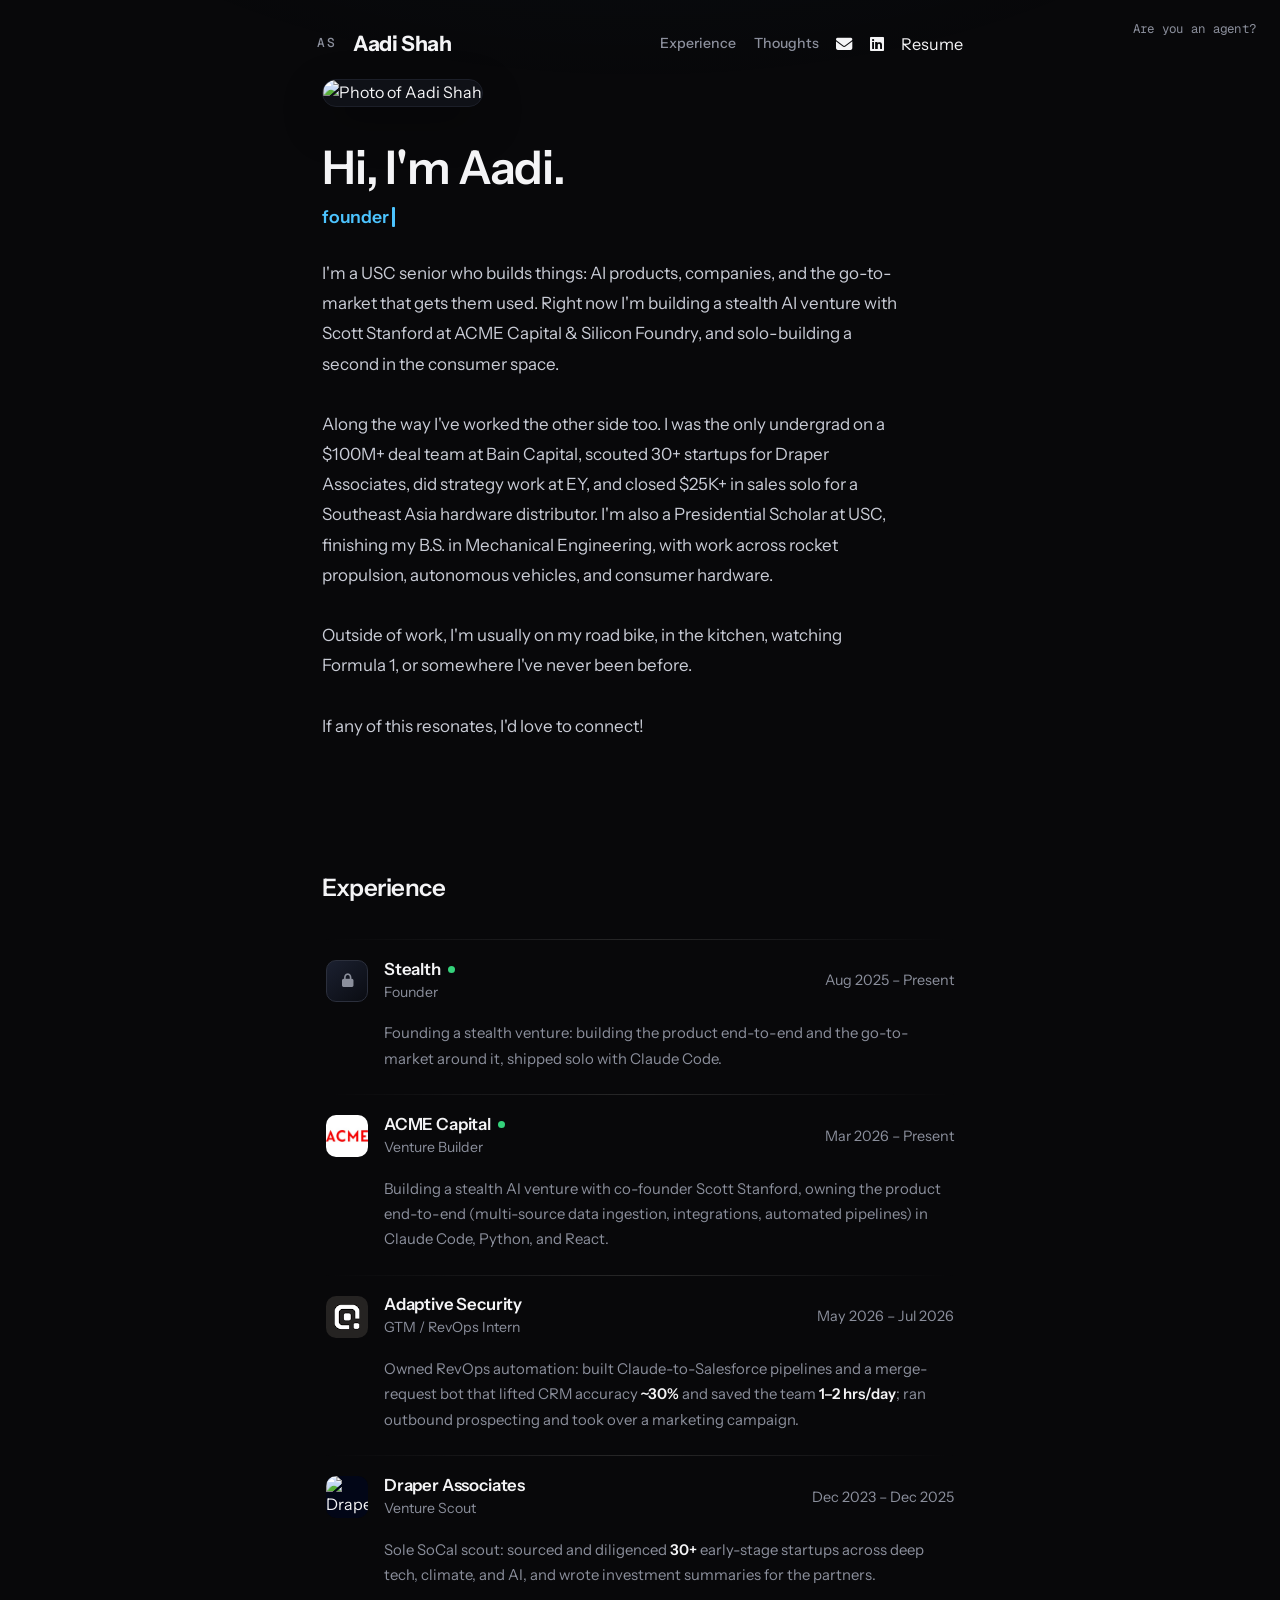
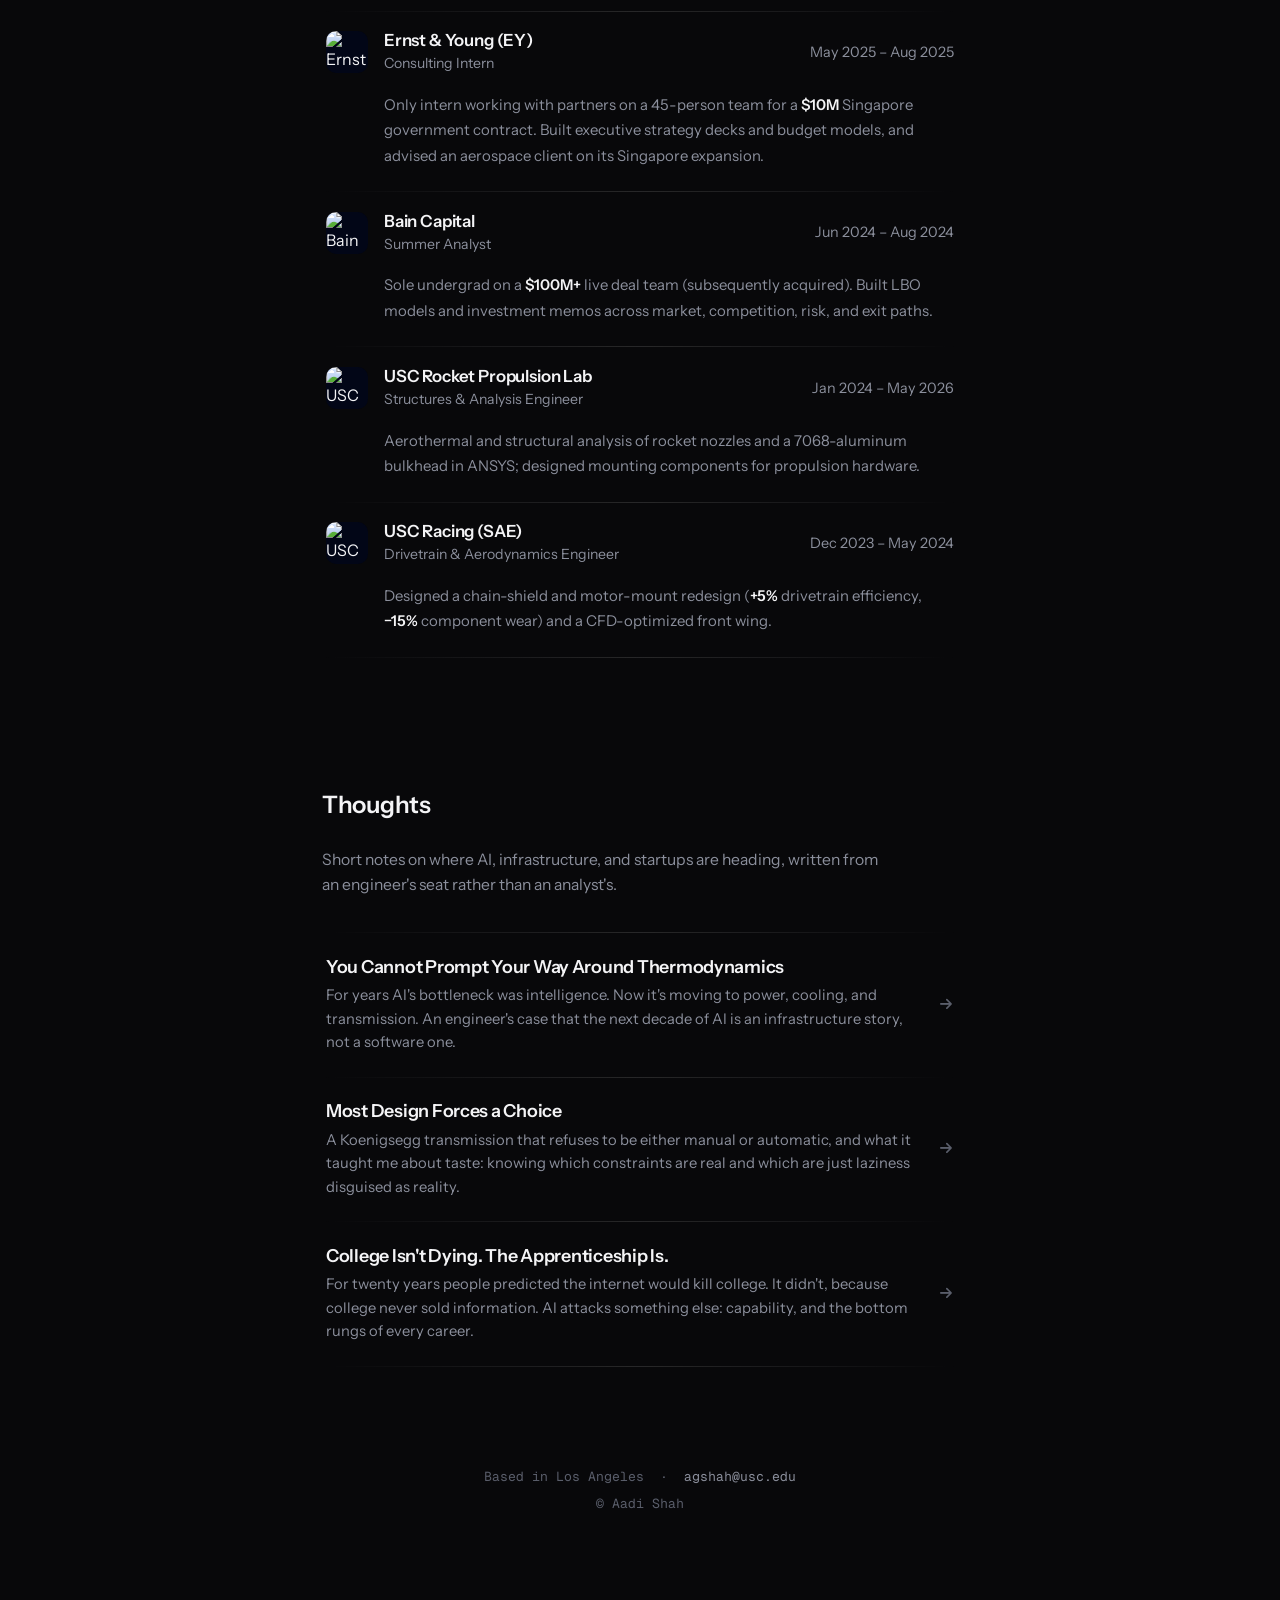
==== commit 7e5cbe64: "Add Thoughts post: College Isn't Dying. The Apprenticeship Is. Co-Authored-By: Claude Opus 4.8 (1M c" ====
--- a/index.html
+++ b/index.html
@@ -232,6 +232,12 @@
         <span class="post-arrow"><i class="fa-solid fa-arrow-right"></i></span>
       </a>
 
+      <a class="post" href="thoughts/apprenticeship.html">
+        <div class="post-title">College Isn't Dying. The Apprenticeship Is.</div>
+        <div class="post-hook">For twenty years people predicted the internet would kill college. It didn't, because college never sold information. AI attacks something else: capability, and the bottom rungs of every career.</div>
+        <span class="post-arrow"><i class="fa-solid fa-arrow-right"></i></span>
+      </a>
+
     </div>
   </section>
 
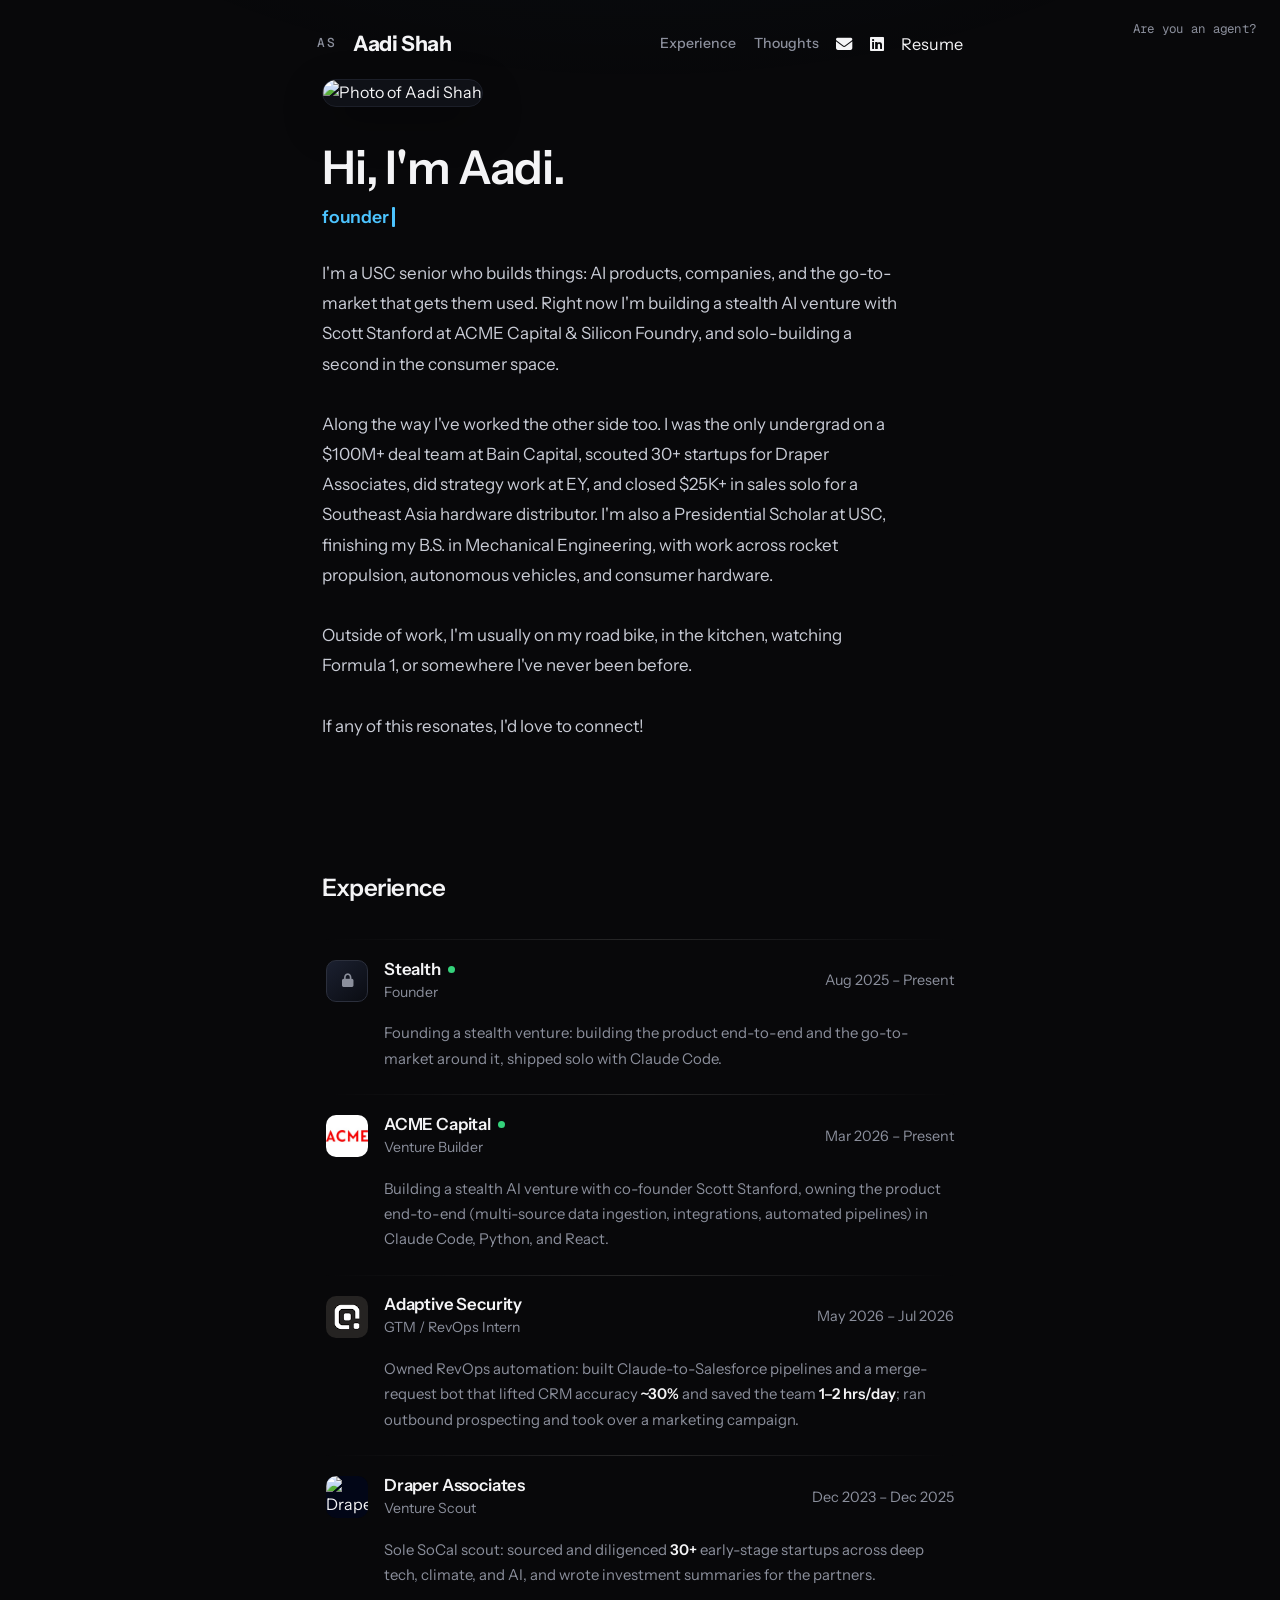
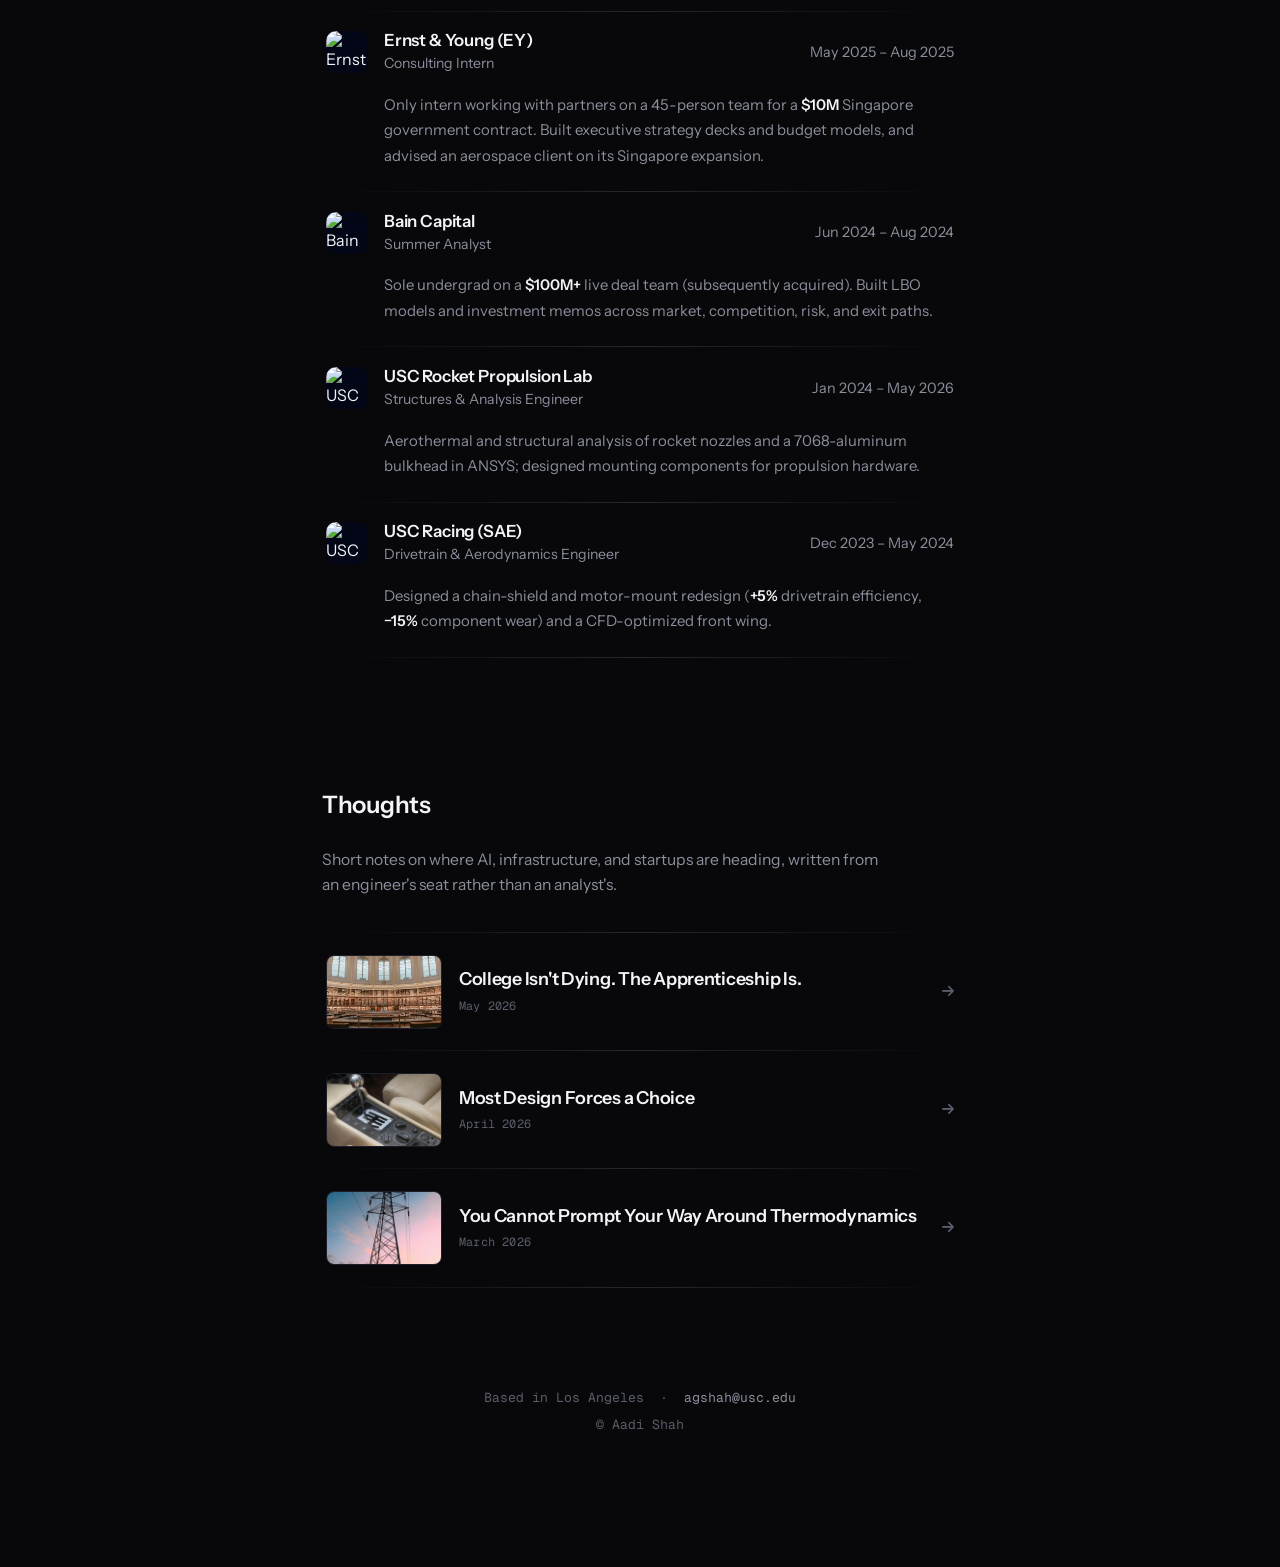
==== commit 9cd0580f: "Redesign homepage Thoughts as image + title + date cards; backdate posts (Mar/Apr/May) Co-Authored-B" ====
--- a/index.html
+++ b/index.html
@@ -220,21 +220,30 @@
     <p class="section-intro">Short notes on where AI, infrastructure, and startups are heading, written from an engineer's seat rather than an analyst's.</p>
     <div class="post-list">
 
-      <a class="post" href="thoughts/blue-collar-ai.html">
-        <div class="post-title">You Cannot Prompt Your Way Around Thermodynamics</div>
-        <div class="post-hook">For years AI's bottleneck was intelligence. Now it's moving to power, cooling, and transmission. An engineer's case that the next decade of AI is an infrastructure story, not a software one.</div>
+      <a class="post" href="thoughts/apprenticeship.html">
+        <img class="post-thumb" src="images/thoughts/apprenticeship-thumb.jpg" alt="">
+        <div class="post-main">
+          <div class="post-title">College Isn't Dying. The Apprenticeship Is.</div>
+          <div class="post-date">May 2026</div>
+        </div>
         <span class="post-arrow"><i class="fa-solid fa-arrow-right"></i></span>
       </a>
 
       <a class="post" href="thoughts/false-choices.html">
-        <div class="post-title">Most Design Forces a Choice</div>
-        <div class="post-hook">A Koenigsegg transmission that refuses to be either manual or automatic, and what it taught me about taste: knowing which constraints are real and which are just laziness disguised as reality.</div>
+        <img class="post-thumb" src="images/thoughts/false-choices-thumb.jpg" alt="">
+        <div class="post-main">
+          <div class="post-title">Most Design Forces a Choice</div>
+          <div class="post-date">April 2026</div>
+        </div>
         <span class="post-arrow"><i class="fa-solid fa-arrow-right"></i></span>
       </a>
 
-      <a class="post" href="thoughts/apprenticeship.html">
-        <div class="post-title">College Isn't Dying. The Apprenticeship Is.</div>
-        <div class="post-hook">For twenty years people predicted the internet would kill college. It didn't, because college never sold information. AI attacks something else: capability, and the bottom rungs of every career.</div>
+      <a class="post" href="thoughts/blue-collar-ai.html">
+        <img class="post-thumb" src="images/thoughts/blue-collar-ai-thumb.jpg" alt="">
+        <div class="post-main">
+          <div class="post-title">You Cannot Prompt Your Way Around Thermodynamics</div>
+          <div class="post-date">March 2026</div>
+        </div>
         <span class="post-arrow"><i class="fa-solid fa-arrow-right"></i></span>
       </a>
 
--- a/site.css
+++ b/site.css
@@ -198,11 +198,14 @@
 }
 .post-title { font-family: var(--sans); font-size: 1.12rem; font-weight: 600; letter-spacing: -0.015em; margin-bottom: 0.4rem; line-height: 1.3; }
 .post-hook { font-size: 0.92rem; color: var(--muted); max-width: 60ch; }
-a.post { text-decoration: none; transition: padding-left 0.25s var(--ease); }
-a.post:hover { padding-left: 0.5rem; }
+a.post { display: flex; align-items: center; gap: 1.05rem; text-decoration: none; transition: padding-left 0.25s var(--ease); }
+a.post:hover { padding-left: 0.4rem; }
 a.post:hover .post-title { color: var(--accent); }
-.post-arrow { position: absolute; right: 0.4rem; top: 50%; transform: translateY(-50%); color: var(--faint); font-size: 0.85rem; transition: color 0.2s var(--ease), transform 0.2s var(--ease); }
-a.post:hover .post-arrow { color: var(--accent); transform: translateY(-50%) translateX(3px); }
+.post-thumb { width: 116px; height: 74px; object-fit: cover; border-radius: 8px; border: 1px solid var(--border); flex-shrink: 0; background: var(--panel); }
+.post-main { flex: 1; min-width: 0; }
+.post-date { font-family: var(--mono); font-size: 0.74rem; color: var(--faint); margin-top: 0.3rem; letter-spacing: 0.02em; }
+.post-arrow { color: var(--faint); font-size: 0.85rem; flex-shrink: 0; transition: color 0.2s var(--ease), transform 0.2s var(--ease); }
+a.post:hover .post-arrow { color: var(--accent); transform: translateX(3px); }
 .tag {
   display: inline-block; font-family: var(--mono); font-size: 0.68rem; font-weight: 500; letter-spacing: 0.12em;
   text-transform: uppercase; color: var(--accent); border: 1px solid var(--border-hi);
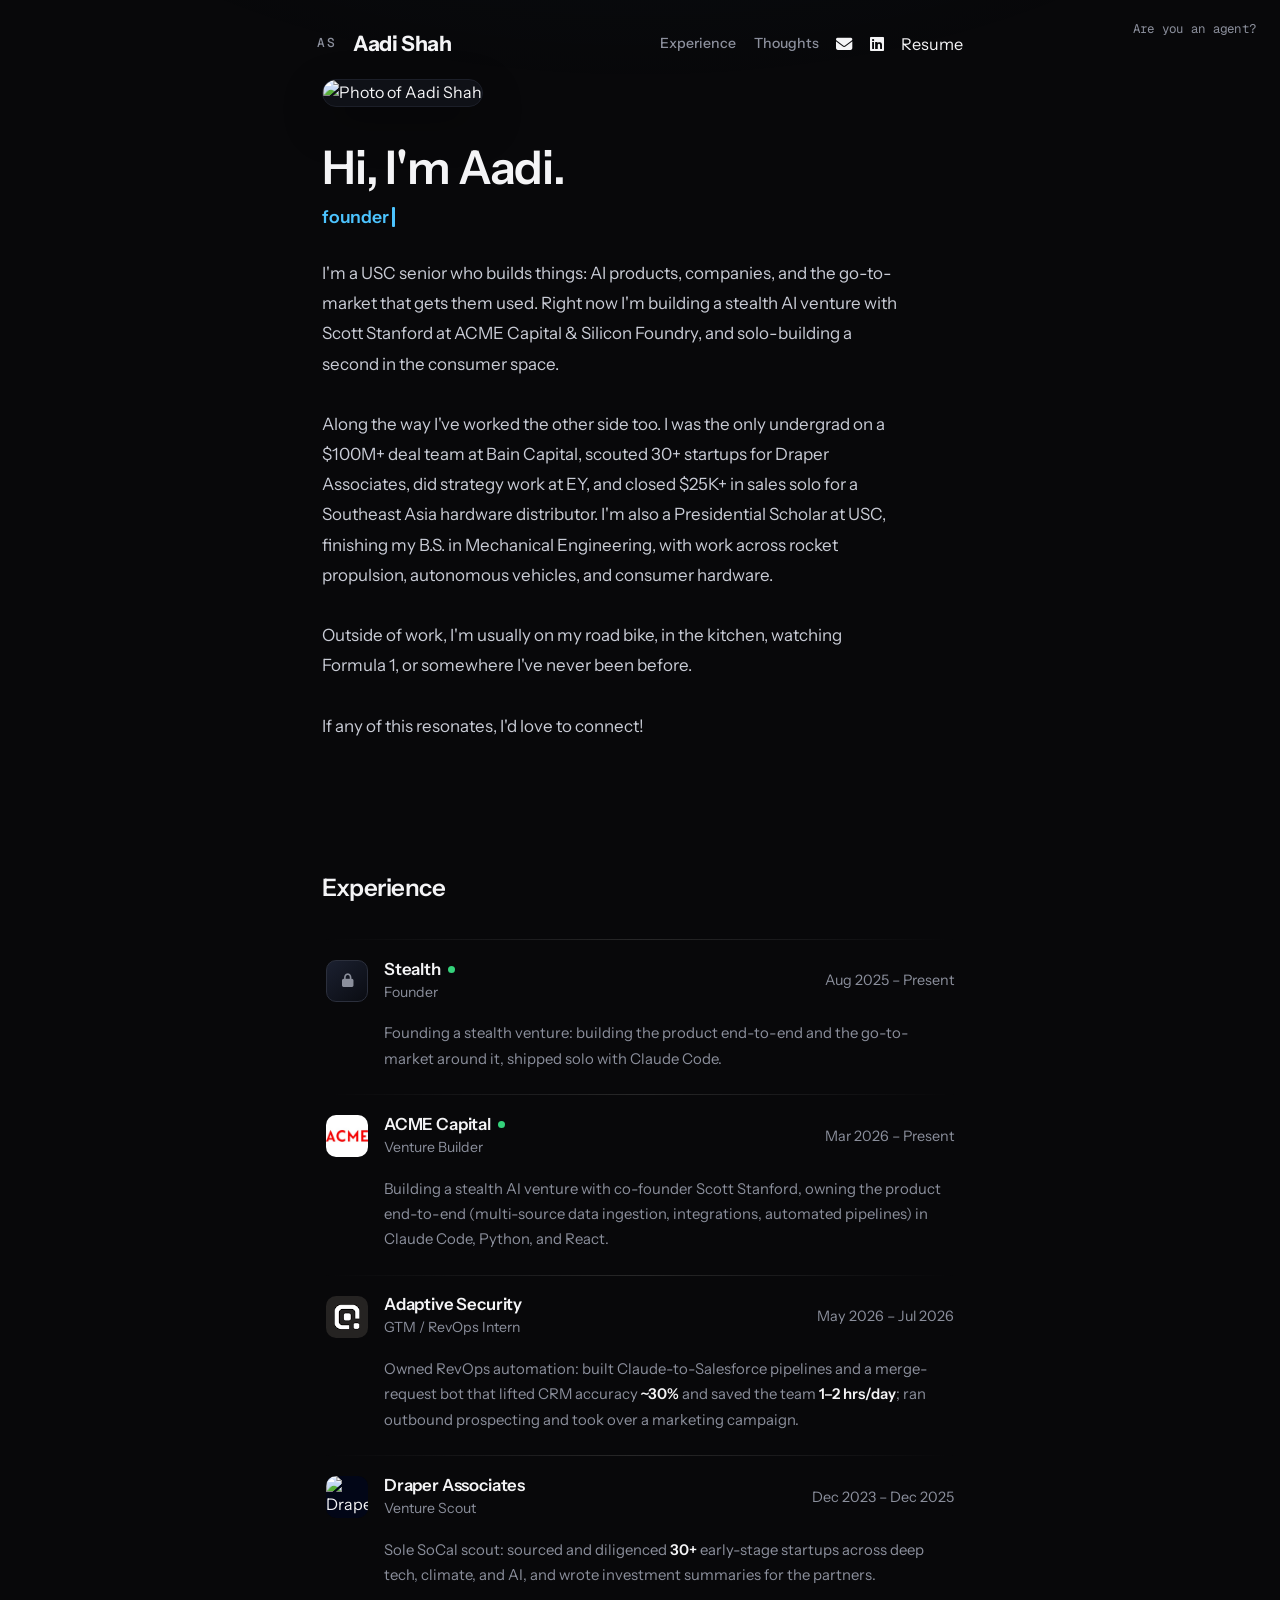
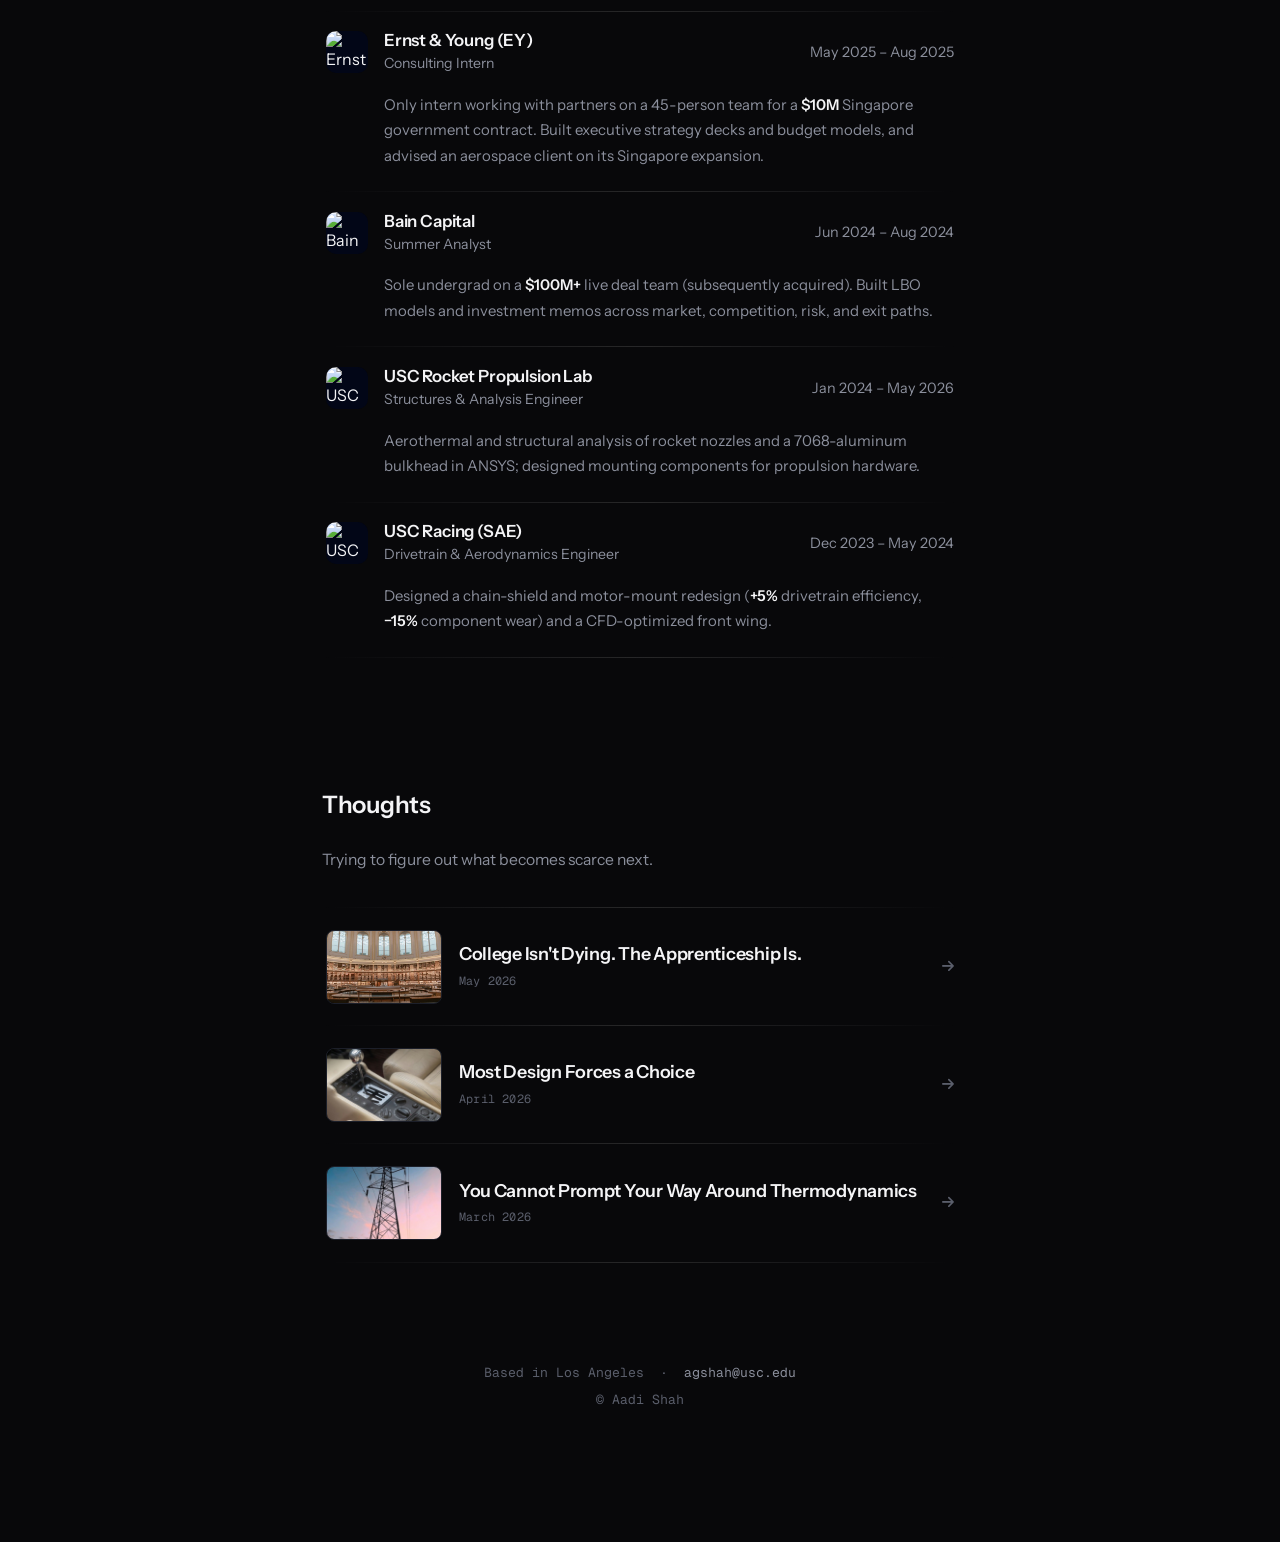
==== commit 2724bea6: "Update Thoughts section intro line Co-Authored-By: Claude Opus 4.8 (1M context) <noreply@anthropic.c" ====
--- a/index.html
+++ b/index.html
@@ -217,7 +217,7 @@
   <!-- THOUGHTS -->
   <section id="thoughts" class="fade-up">
     <h2>Thoughts</h2>
-    <p class="section-intro">Short notes on where AI, infrastructure, and startups are heading, written from an engineer's seat rather than an analyst's.</p>
+    <p class="section-intro">Trying to figure out what becomes scarce next.</p>
     <div class="post-list">
 
       <a class="post" href="thoughts/apprenticeship.html">
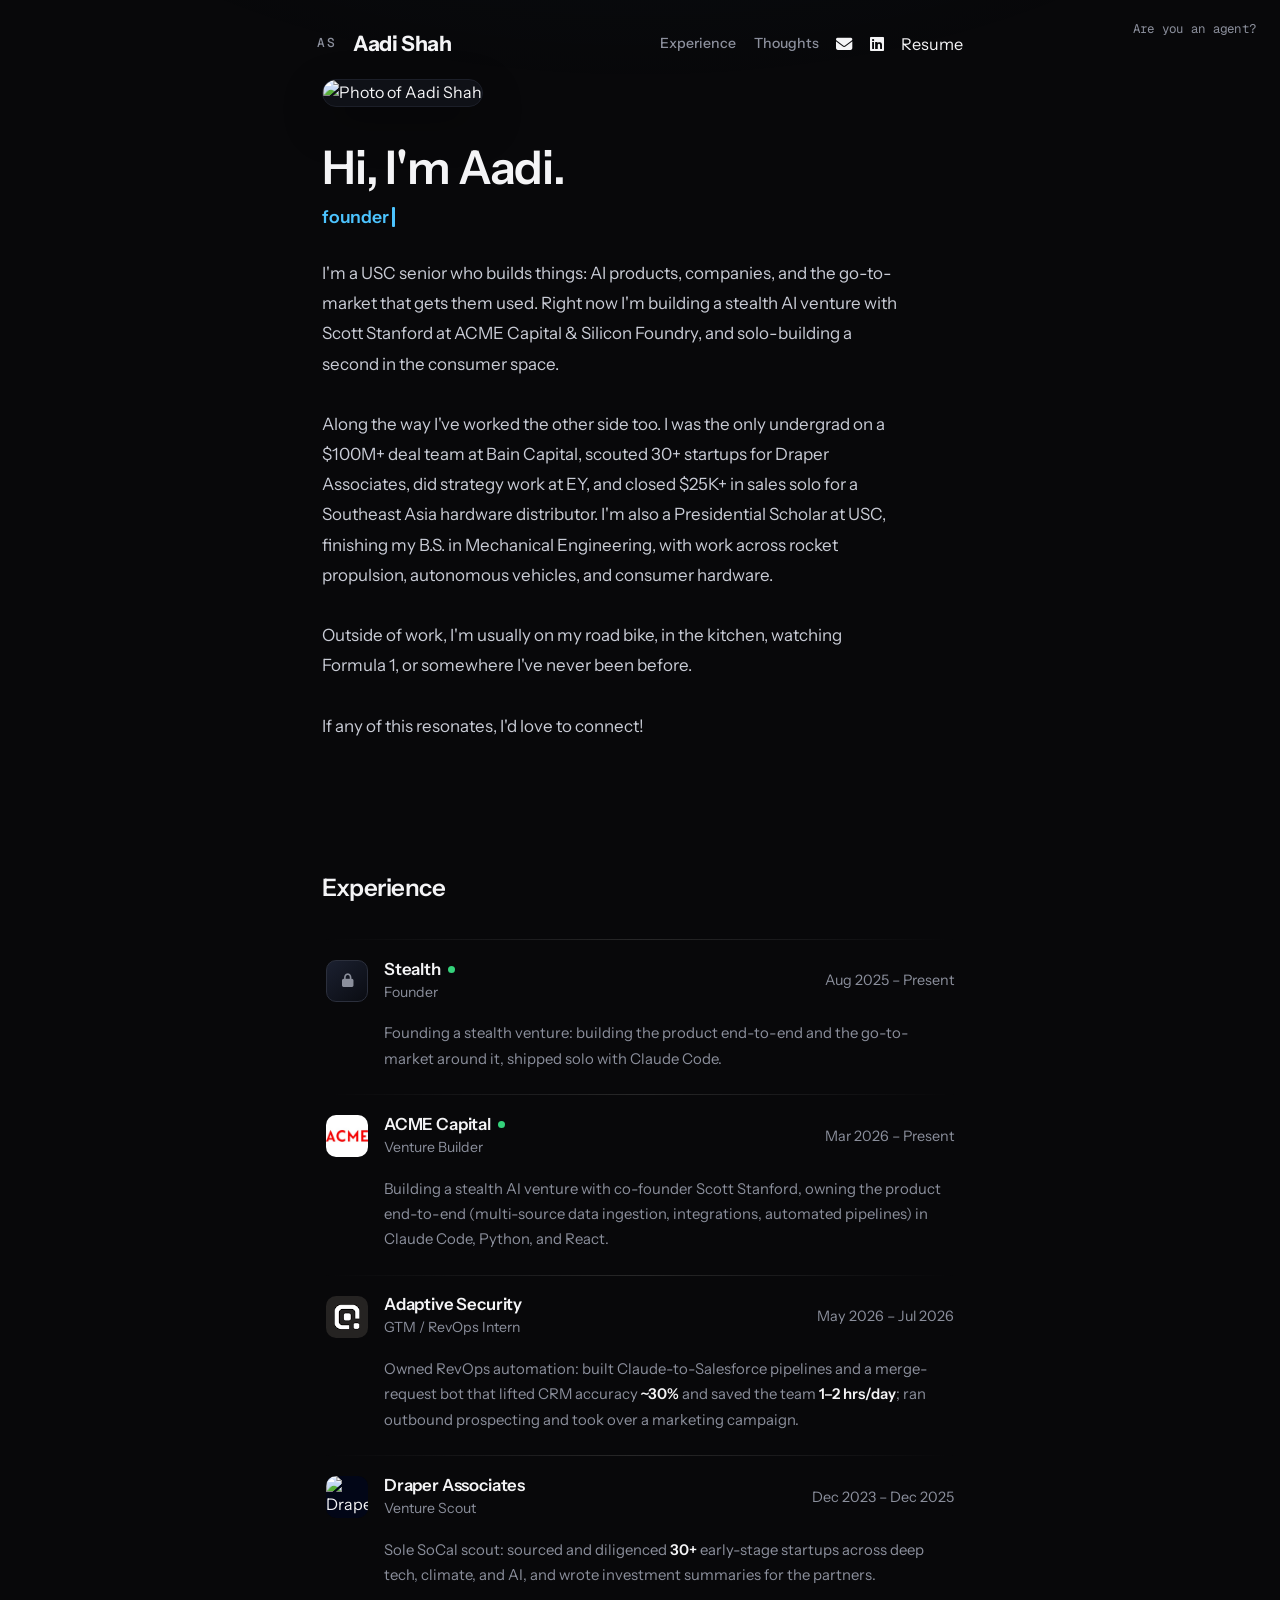
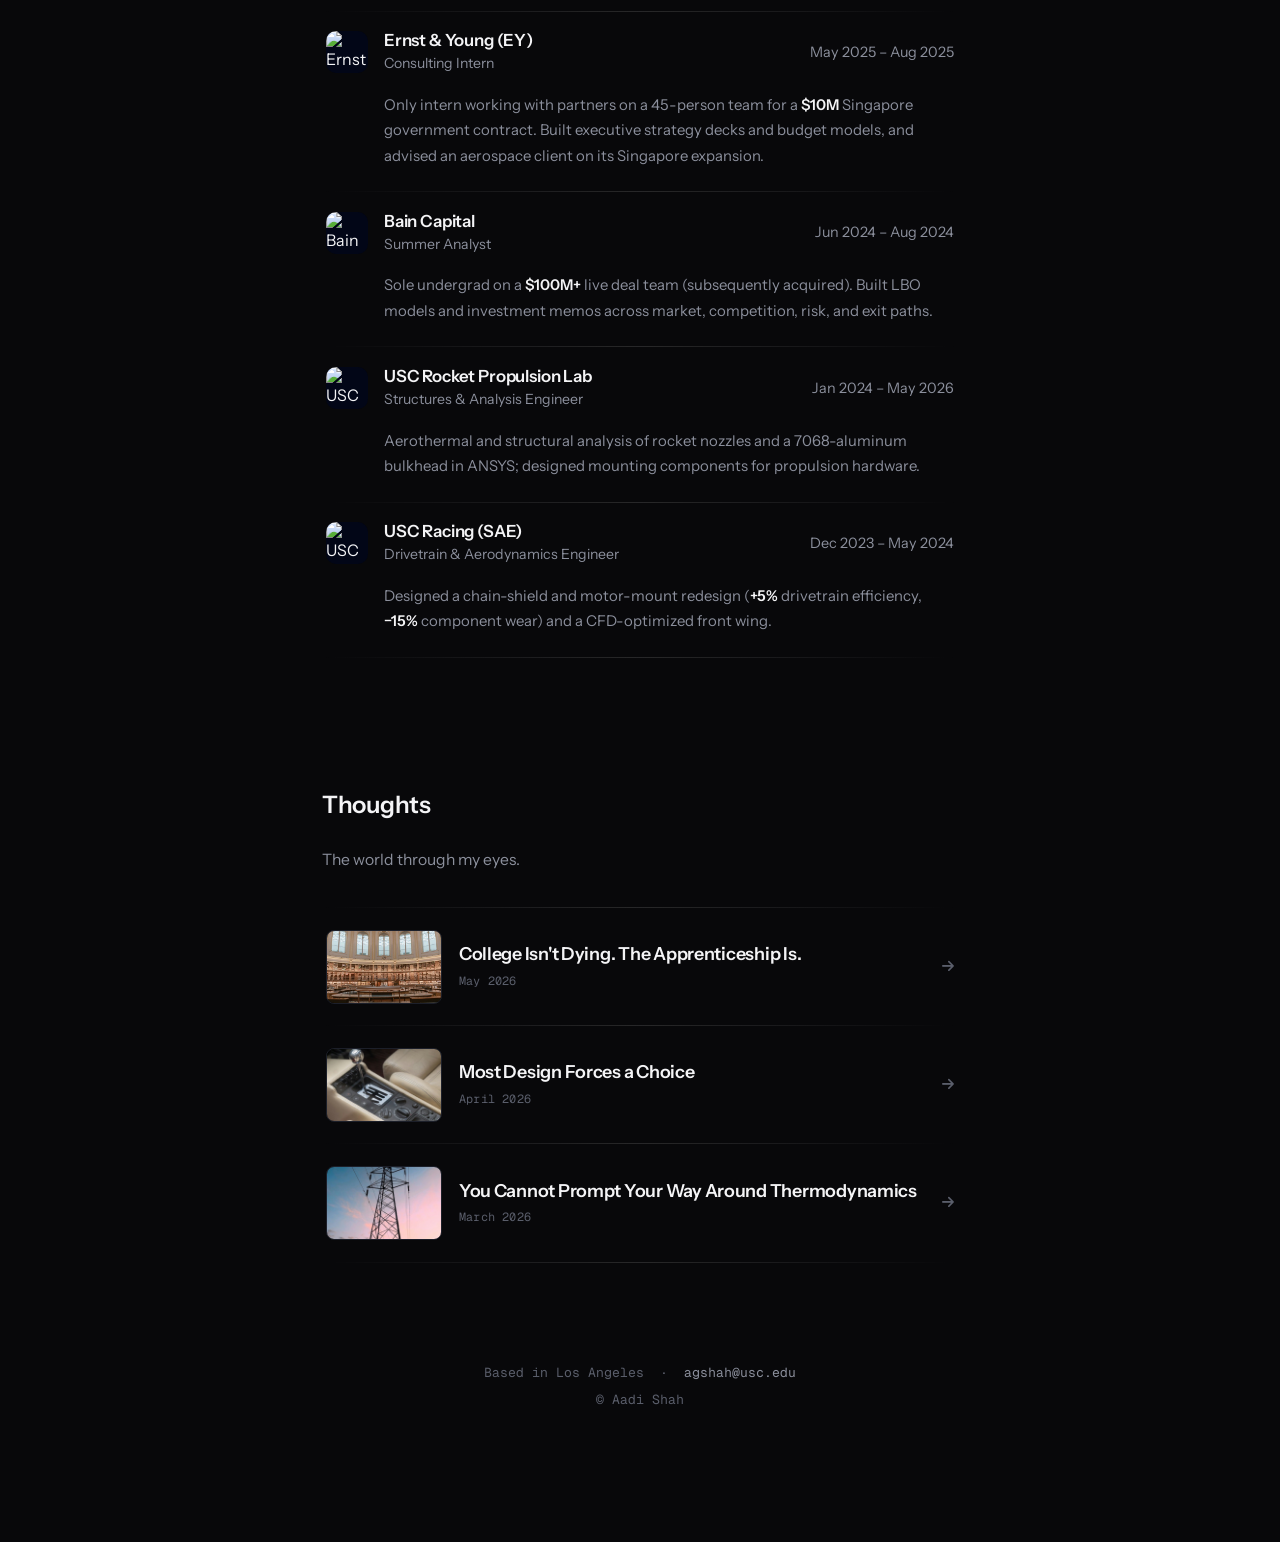
==== commit e0810f81: "Set Thoughts intro to The world through my eyes Co-Authored-By: Claude Opus 4.8 (1M context) <norepl" ====
--- a/index.html
+++ b/index.html
@@ -217,7 +217,7 @@
   <!-- THOUGHTS -->
   <section id="thoughts" class="fade-up">
     <h2>Thoughts</h2>
-    <p class="section-intro">Trying to figure out what becomes scarce next.</p>
+    <p class="section-intro">The world through my eyes.</p>
     <div class="post-list">
 
       <a class="post" href="thoughts/apprenticeship.html">
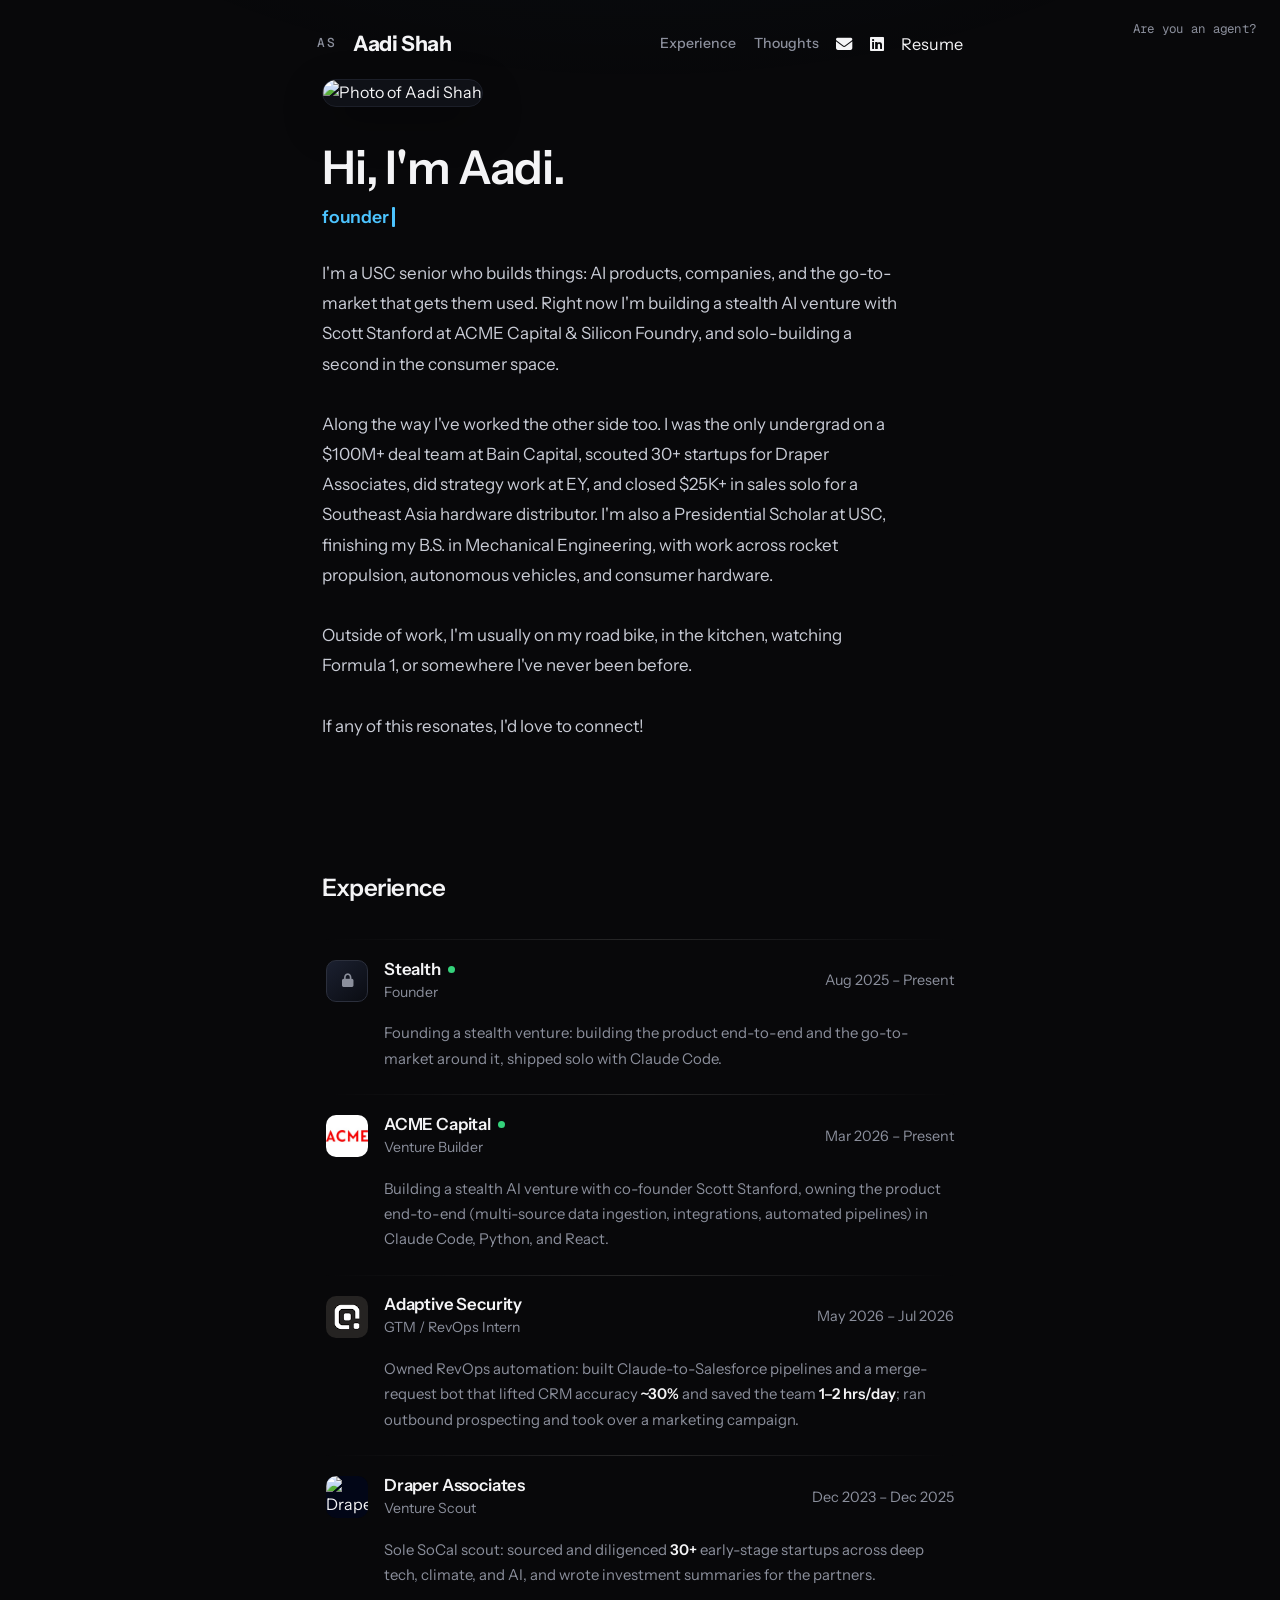
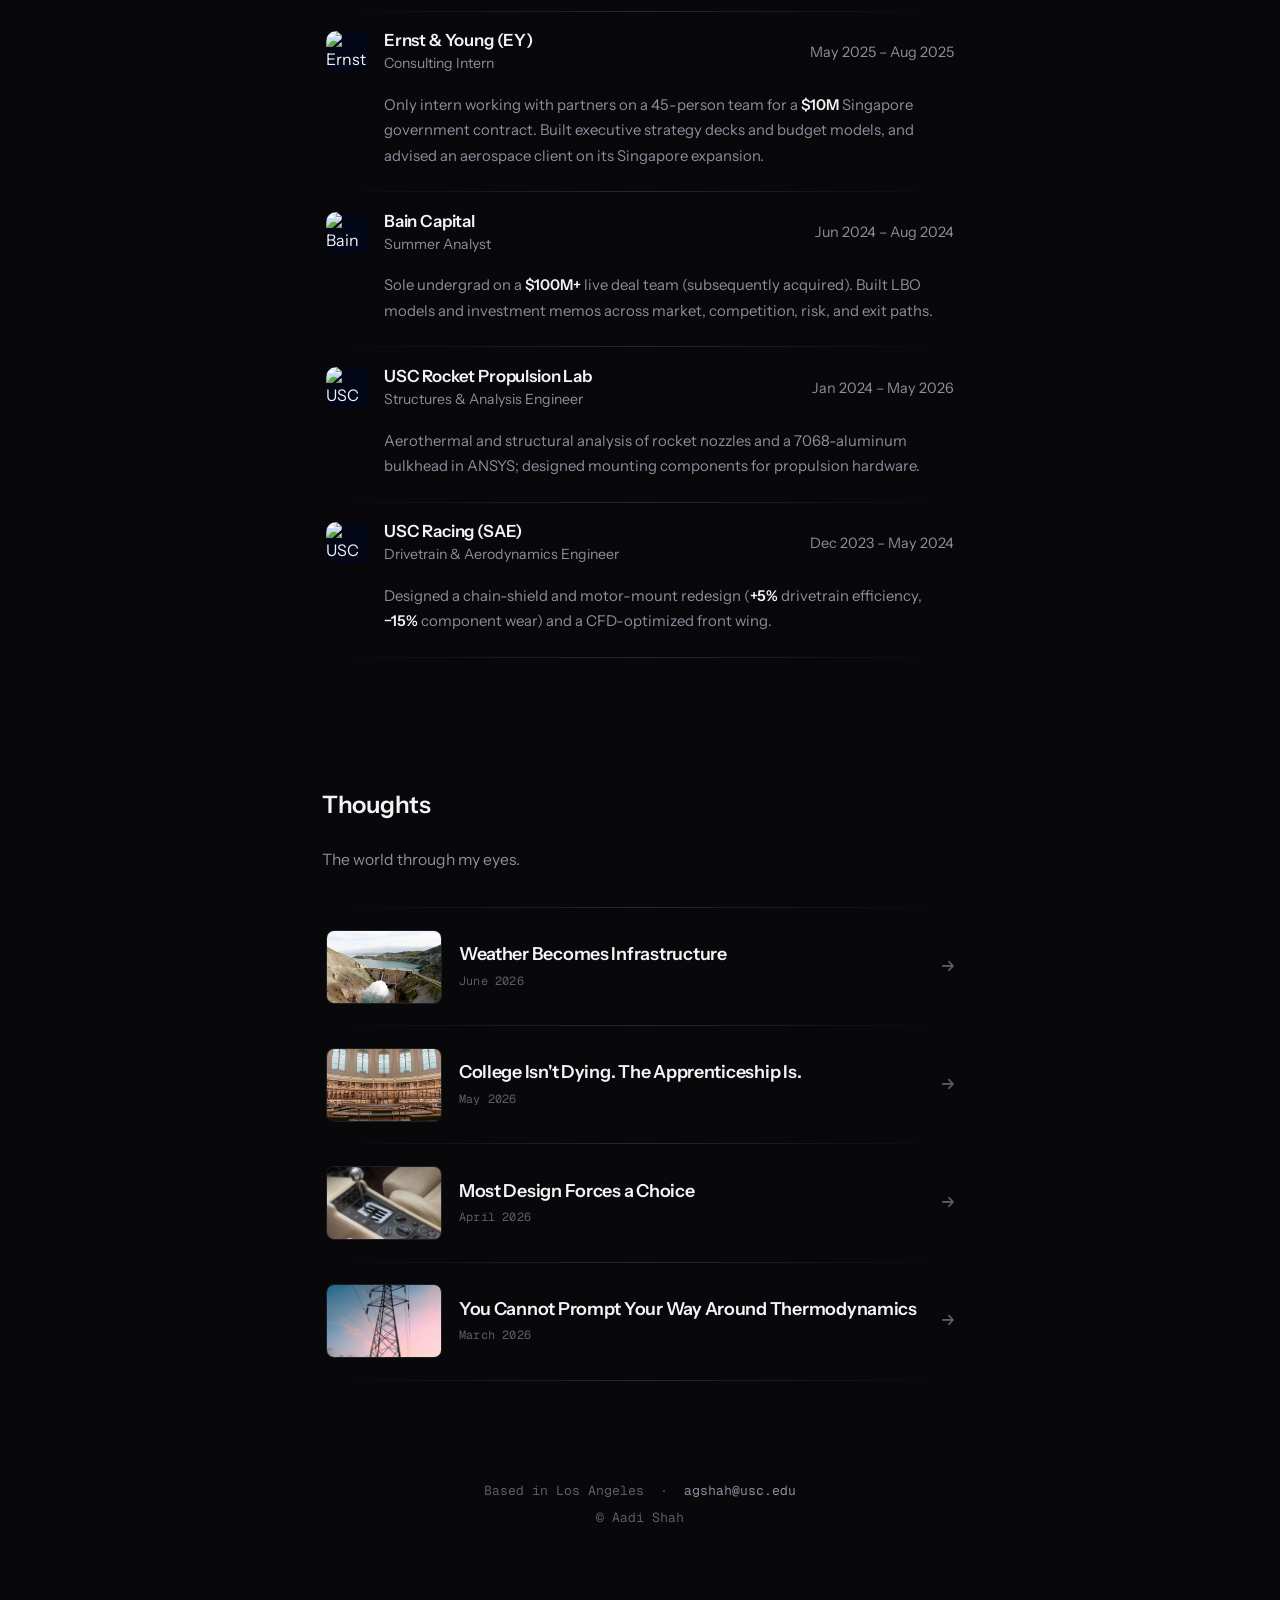
==== commit c7aba56e: "Add Thoughts post: Weather Becomes Infrastructure Co-Authored-By: Claude Opus 4.8 (1M context) <nore" ====
--- a/index.html
+++ b/index.html
@@ -220,6 +220,15 @@
     <p class="section-intro">The world through my eyes.</p>
     <div class="post-list">
 
+      <a class="post" href="thoughts/weather.html">
+        <img class="post-thumb" src="images/thoughts/weather-thumb.jpg" alt="">
+        <div class="post-main">
+          <div class="post-title">Weather Becomes Infrastructure</div>
+          <div class="post-date">June 2026</div>
+        </div>
+        <span class="post-arrow"><i class="fa-solid fa-arrow-right"></i></span>
+      </a>
+
       <a class="post" href="thoughts/apprenticeship.html">
         <img class="post-thumb" src="images/thoughts/apprenticeship-thumb.jpg" alt="">
         <div class="post-main">
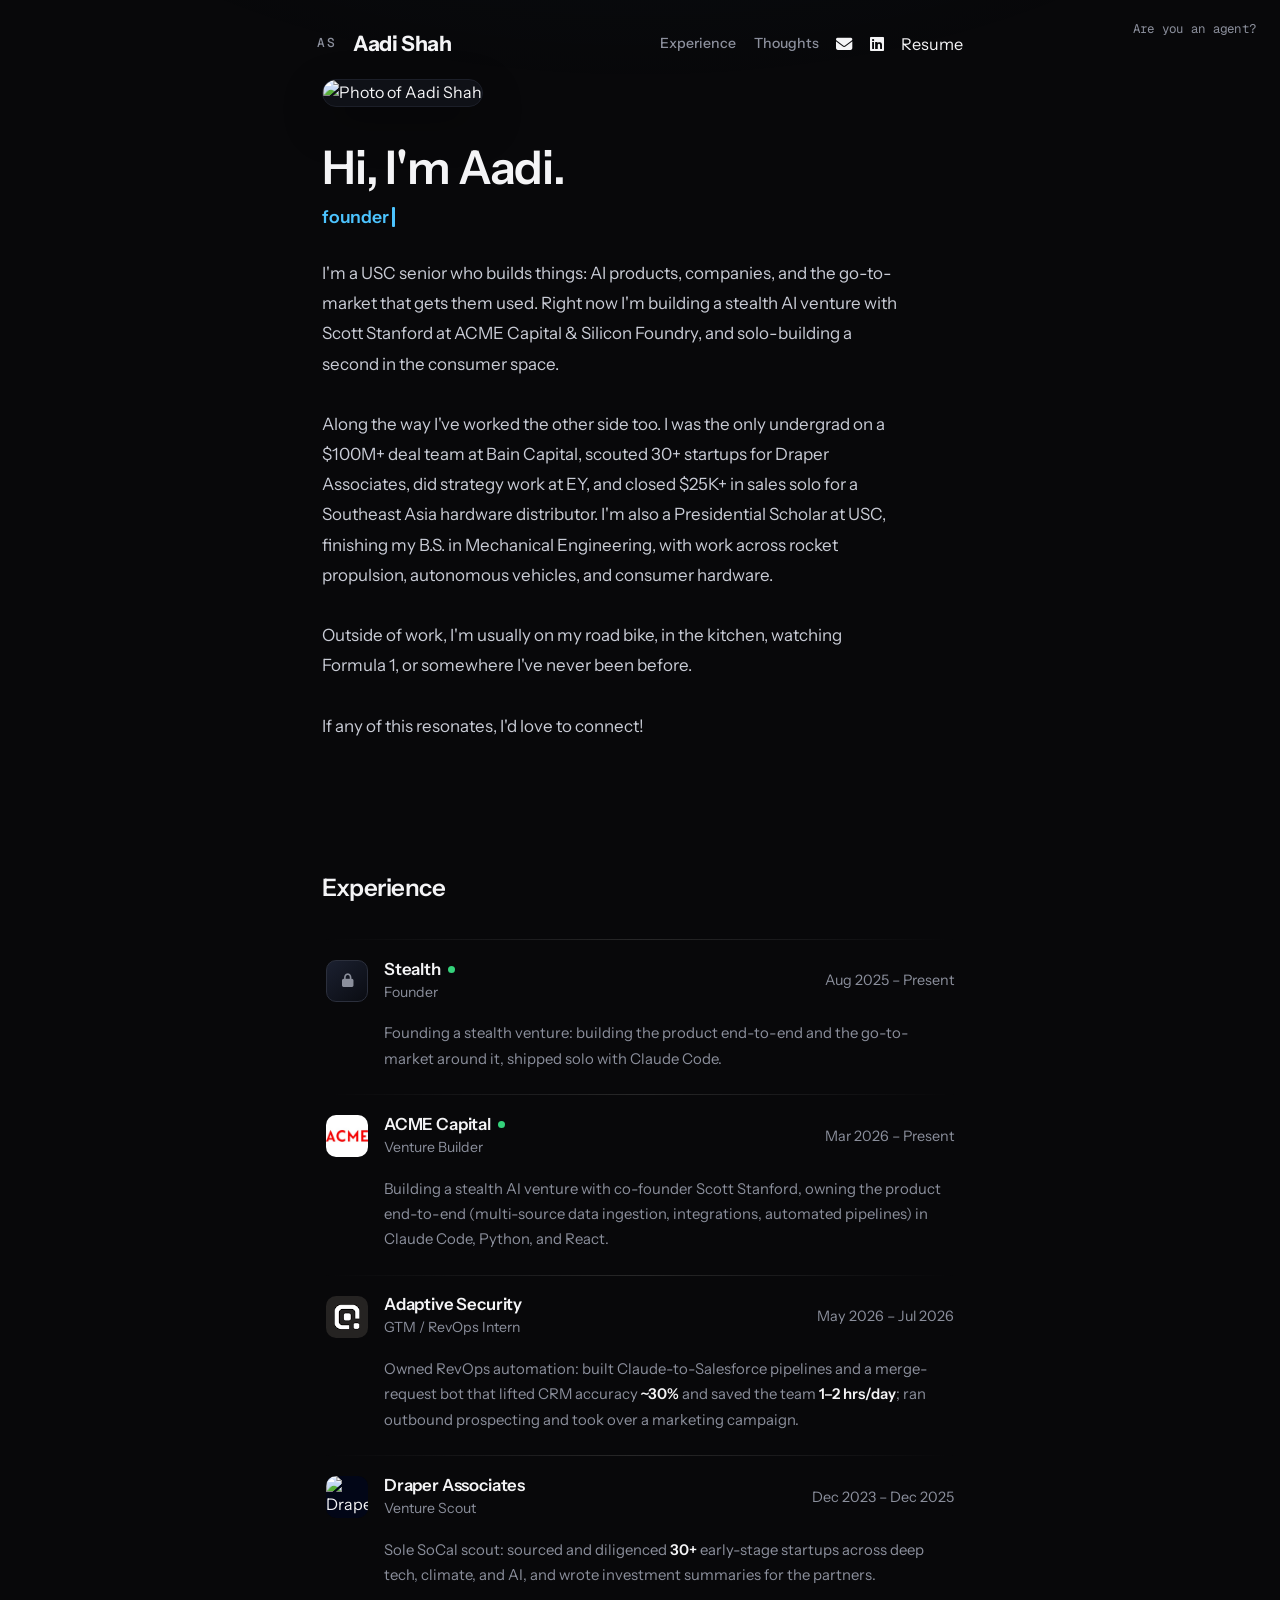
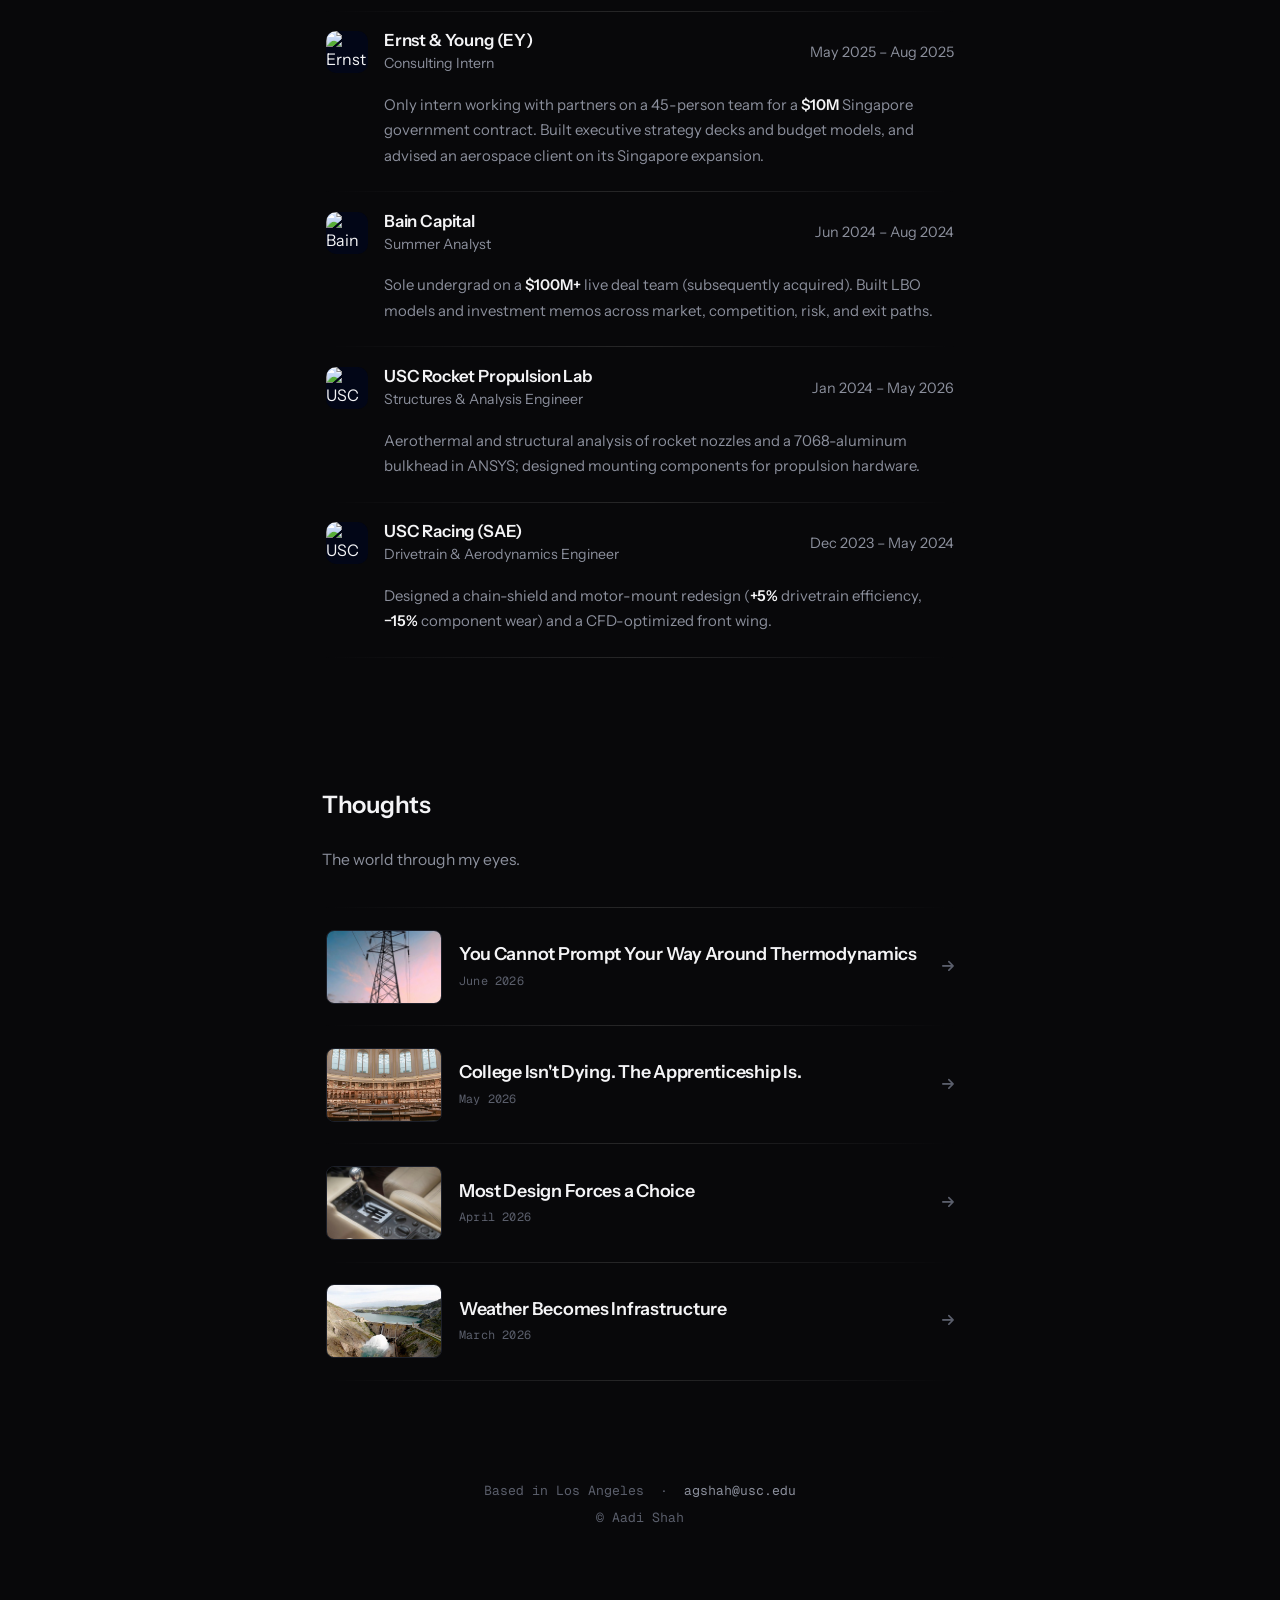
==== commit 9c2189bc: "Re-date posts: weather to March, thermo to June; reorder Thoughts newest-first Co-Authored-By: Claud" ====
--- a/index.html
+++ b/index.html
@@ -220,37 +220,37 @@
     <p class="section-intro">The world through my eyes.</p>
     <div class="post-list">
 
+      <a class="post" href="thoughts/blue-collar-ai.html">
+        <img class="post-thumb" src="images/thoughts/blue-collar-ai-thumb.jpg" alt="">
+        <div class="post-main">
+          <div class="post-title">You Cannot Prompt Your Way Around Thermodynamics</div>
+          <div class="post-date">June 2026</div>
+        </div>
+        <span class="post-arrow"><i class="fa-solid fa-arrow-right"></i></span>
+      </a>
+
+      <a class="post" href="thoughts/apprenticeship.html">
+        <img class="post-thumb" src="images/thoughts/apprenticeship-thumb.jpg" alt="">
+        <div class="post-main">
+          <div class="post-title">College Isn't Dying. The Apprenticeship Is.</div>
+          <div class="post-date">May 2026</div>
+        </div>
+        <span class="post-arrow"><i class="fa-solid fa-arrow-right"></i></span>
+      </a>
+
+      <a class="post" href="thoughts/false-choices.html">
+        <img class="post-thumb" src="images/thoughts/false-choices-thumb.jpg" alt="">
+        <div class="post-main">
+          <div class="post-title">Most Design Forces a Choice</div>
+          <div class="post-date">April 2026</div>
+        </div>
+        <span class="post-arrow"><i class="fa-solid fa-arrow-right"></i></span>
+      </a>
+
       <a class="post" href="thoughts/weather.html">
         <img class="post-thumb" src="images/thoughts/weather-thumb.jpg" alt="">
         <div class="post-main">
           <div class="post-title">Weather Becomes Infrastructure</div>
-          <div class="post-date">June 2026</div>
-        </div>
-        <span class="post-arrow"><i class="fa-solid fa-arrow-right"></i></span>
-      </a>
-
-      <a class="post" href="thoughts/apprenticeship.html">
-        <img class="post-thumb" src="images/thoughts/apprenticeship-thumb.jpg" alt="">
-        <div class="post-main">
-          <div class="post-title">College Isn't Dying. The Apprenticeship Is.</div>
-          <div class="post-date">May 2026</div>
-        </div>
-        <span class="post-arrow"><i class="fa-solid fa-arrow-right"></i></span>
-      </a>
-
-      <a class="post" href="thoughts/false-choices.html">
-        <img class="post-thumb" src="images/thoughts/false-choices-thumb.jpg" alt="">
-        <div class="post-main">
-          <div class="post-title">Most Design Forces a Choice</div>
-          <div class="post-date">April 2026</div>
-        </div>
-        <span class="post-arrow"><i class="fa-solid fa-arrow-right"></i></span>
-      </a>
-
-      <a class="post" href="thoughts/blue-collar-ai.html">
-        <img class="post-thumb" src="images/thoughts/blue-collar-ai-thumb.jpg" alt="">
-        <div class="post-main">
-          <div class="post-title">You Cannot Prompt Your Way Around Thermodynamics</div>
           <div class="post-date">March 2026</div>
         </div>
         <span class="post-arrow"><i class="fa-solid fa-arrow-right"></i></span>
